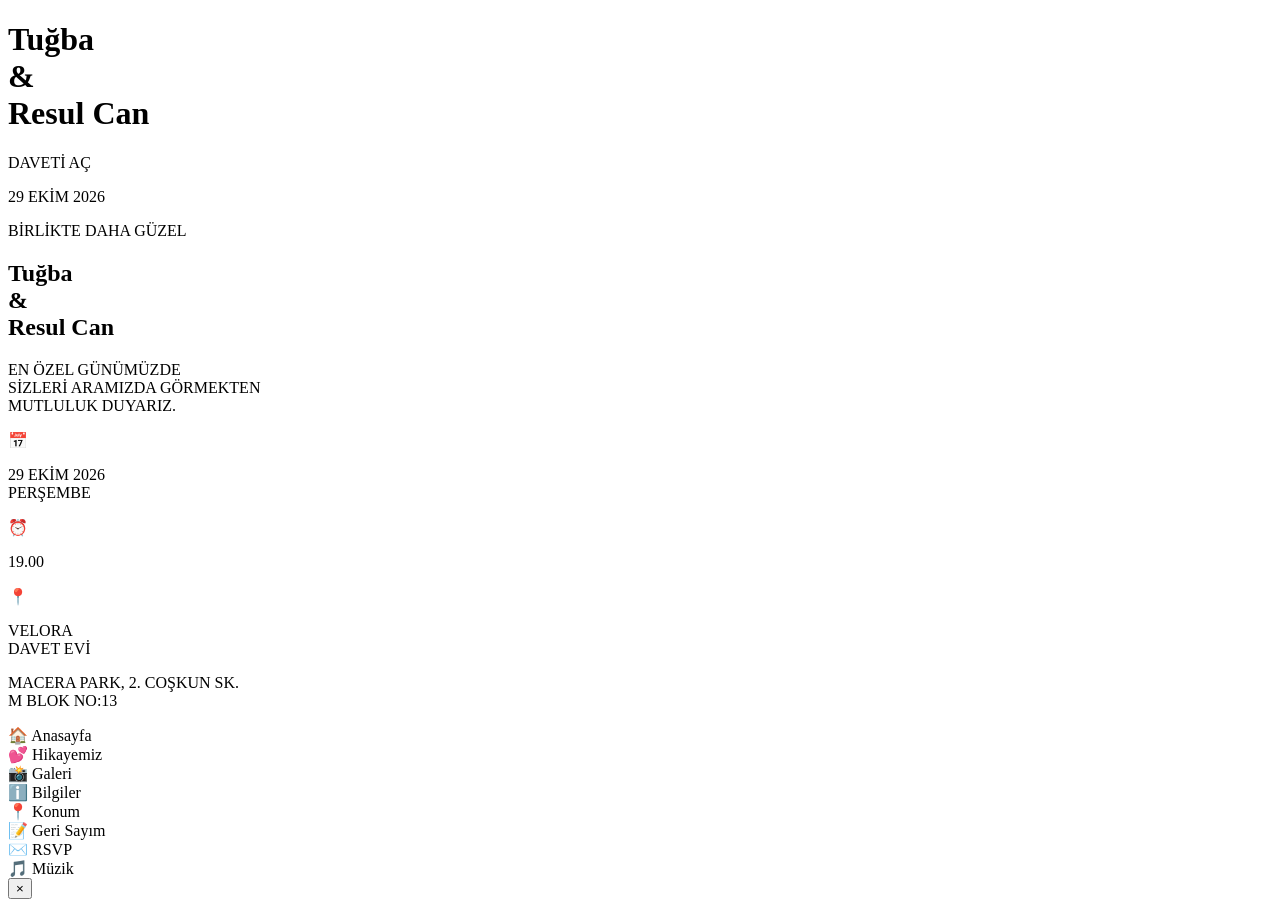
==== index.html @ aaaf82ce "Add main HTML template with invitation card and navigation" ====
<!DOCTYPE html>
<html lang="tr">
<head>
    <meta charset="UTF-8">
    <meta name="viewport" content="width=device-width, initial-scale=1.0">
    <title>Tuğba & Resul Can - Düğün Davetiyesi</title>
    <link rel="stylesheet" href="styles.css">
</head>
<body>
    <!-- Main Invitation Card -->
    <div class="container">
        <div class="invitation-card">
            <!-- Left Side - Sealed Envelope -->
            <div class="envelope-side">
                <div class="envelope">
                    <div class="envelope-pattern"></div>
                    <h1 class="couple-names">Tuğba<br>& <br>Resul Can</h1>
                    <div class="seal" onclick="openInvitation()">
                        <div class="seal-circle"></div>
                        <p class="seal-text">DAVETİ AÇ</p>
                    </div>
                    <p class="date-bottom">29 EKİM 2026</p>
                </div>
            </div>

            <!-- Right Side - Invitation Details -->
            <div class="details-side">
                <div class="details-content">
                    <p class="subtitle">BİRLİKTE DAHA GÜZEL</p>
                    <h2 class="title">Tuğba<br>& <br>Resul Can</h2>
                    <p class="description">EN ÖZEL GÜNÜMÜZDE<br>SİZLERİ ARAMIZDA GÖRMEKTEN<br>MUTLULUK DUYARIZ.</p>
                    
                    <div class="event-details">
                        <div class="detail-item">
                            <span class="icon">📅</span>
                            <p>29 EKİM 2026<br>PERŞEMBE</p>
                        </div>
                        <div class="detail-item">
                            <span class="icon">⏰</span>
                            <p>19.00</p>
                        </div>
                        <div class="detail-item">
                            <span class="icon">📍</span>
                            <p>VELORA<br>DAVET EVİ</p>
                        </div>
                    </div>

                    <p class="location">MACERA PARK, 2. COŞKUN SK.<br>M BLOK NO:13</p>
                </div>
            </div>
        </div>
    </div>

    <!-- Side Menu Navigation -->
    <div class="menu-sidebar">
        <nav class="menu-nav">
            <div class="menu-item" onclick="showPage('anasayfa')">
                <span class="menu-icon">🏠</span>
                <span class="menu-label">Anasayfa</span>
            </div>
            <div class="menu-item" onclick="showPage('hikayemiz')">
                <span class="menu-icon">💕</span>
                <span class="menu-label">Hikayemiz</span>
            </div>
            <div class="menu-item" onclick="showPage('galeri')">
                <span class="menu-icon">📸</span>
                <span class="menu-label">Galeri</span>
            </div>
            <div class="menu-item" onclick="showPage('bilgiler')">
                <span class="menu-icon">ℹ️</span>
                <span class="menu-label">Bilgiler</span>
            </div>
            <div class="menu-item" onclick="showPage('konum')">
                <span class="menu-icon">📍</span>
                <span class="menu-label">Konum</span>
            </div>
            <div class="menu-item" onclick="showPage('gunumuz')">
                <span class="menu-icon">📝</span>
                <span class="menu-label">Geri Sayım</span>
            </div>
            <div class="menu-item" onclick="showPage('rsvp')">
                <span class="menu-icon">✉️</span>
                <span class="menu-label">RSVP</span>
            </div>
            <div class="menu-item" onclick="showPage('muzik')">
                <span class="menu-icon">🎵</span>
                <span class="menu-label">Müzik</span>
            </div>
        </nav>
    </div>

    <!-- Page Content Modal -->
    <div id="pageModal" class="modal">
        <div class="modal-content">
            <button class="close-btn" onclick="closePage()">&times;</button>
            <div id="pageContent"></div>
        </div>
    </div>

    <script src="script.js"></script>
</body>
</html>
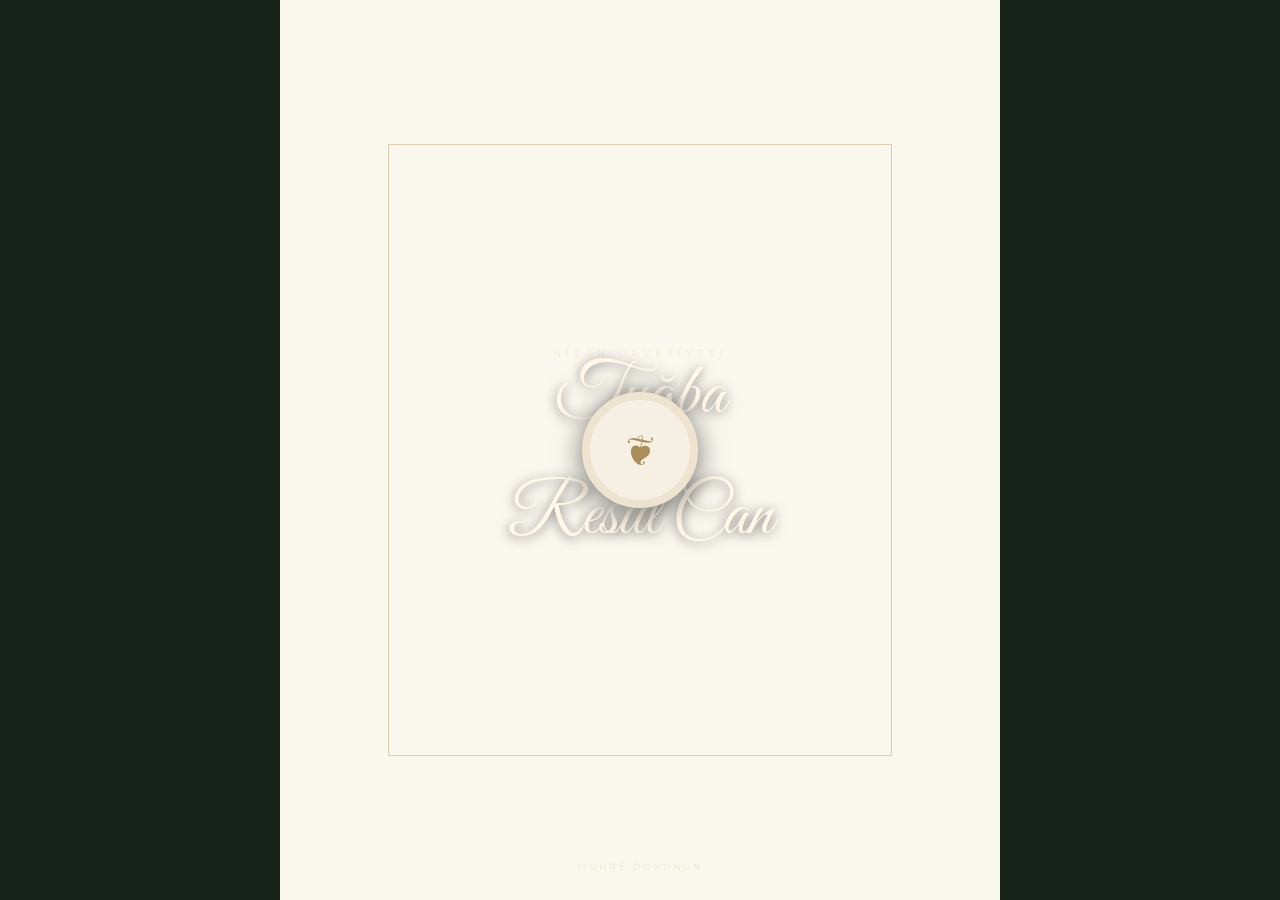
==== commit afcb79e1: "Redesign invitation with two-panel seal opening animation" ====
--- a/index.html
+++ b/index.html
@@ -1,102 +1 @@
-<!DOCTYPE html>
-<html lang="tr">
-<head>
-    <meta charset="UTF-8">
-    <meta name="viewport" content="width=device-width, initial-scale=1.0">
-    <title>Tuğba & Resul Can - Düğün Davetiyesi</title>
-    <link rel="stylesheet" href="styles.css">
-</head>
-<body>
-    <!-- Main Invitation Card -->
-    <div class="container">
-        <div class="invitation-card">
-            <!-- Left Side - Sealed Envelope -->
-            <div class="envelope-side">
-                <div class="envelope">
-                    <div class="envelope-pattern"></div>
-                    <h1 class="couple-names">Tuğba<br>& <br>Resul Can</h1>
-                    <div class="seal" onclick="openInvitation()">
-                        <div class="seal-circle"></div>
-                        <p class="seal-text">DAVETİ AÇ</p>
-                    </div>
-                    <p class="date-bottom">29 EKİM 2026</p>
-                </div>
-            </div>
-
-            <!-- Right Side - Invitation Details -->
-            <div class="details-side">
-                <div class="details-content">
-                    <p class="subtitle">BİRLİKTE DAHA GÜZEL</p>
-                    <h2 class="title">Tuğba<br>& <br>Resul Can</h2>
-                    <p class="description">EN ÖZEL GÜNÜMÜZDE<br>SİZLERİ ARAMIZDA GÖRMEKTEN<br>MUTLULUK DUYARIZ.</p>
-                    
-                    <div class="event-details">
-                        <div class="detail-item">
-                            <span class="icon">📅</span>
-                            <p>29 EKİM 2026<br>PERŞEMBE</p>
-                        </div>
-                        <div class="detail-item">
-                            <span class="icon">⏰</span>
-                            <p>19.00</p>
-                        </div>
-                        <div class="detail-item">
-                            <span class="icon">📍</span>
-                            <p>VELORA<br>DAVET EVİ</p>
-                        </div>
-                    </div>
-
-                    <p class="location">MACERA PARK, 2. COŞKUN SK.<br>M BLOK NO:13</p>
-                </div>
-            </div>
-        </div>
-    </div>
-
-    <!-- Side Menu Navigation -->
-    <div class="menu-sidebar">
-        <nav class="menu-nav">
-            <div class="menu-item" onclick="showPage('anasayfa')">
-                <span class="menu-icon">🏠</span>
-                <span class="menu-label">Anasayfa</span>
-            </div>
-            <div class="menu-item" onclick="showPage('hikayemiz')">
-                <span class="menu-icon">💕</span>
-                <span class="menu-label">Hikayemiz</span>
-            </div>
-            <div class="menu-item" onclick="showPage('galeri')">
-                <span class="menu-icon">📸</span>
-                <span class="menu-label">Galeri</span>
-            </div>
-            <div class="menu-item" onclick="showPage('bilgiler')">
-                <span class="menu-icon">ℹ️</span>
-                <span class="menu-label">Bilgiler</span>
-            </div>
-            <div class="menu-item" onclick="showPage('konum')">
-                <span class="menu-icon">📍</span>
-                <span class="menu-label">Konum</span>
-            </div>
-            <div class="menu-item" onclick="showPage('gunumuz')">
-                <span class="menu-icon">📝</span>
-                <span class="menu-label">Geri Sayım</span>
-            </div>
-            <div class="menu-item" onclick="showPage('rsvp')">
-                <span class="menu-icon">✉️</span>
-                <span class="menu-label">RSVP</span>
-            </div>
-            <div class="menu-item" onclick="showPage('muzik')">
-                <span class="menu-icon">🎵</span>
-                <span class="menu-label">Müzik</span>
-            </div>
-        </nav>
-    </div>
-
-    <!-- Page Content Modal -->
-    <div id="pageModal" class="modal">
-        <div class="modal-content">
-            <button class="close-btn" onclick="closePage()">&times;</button>
-            <div id="pageContent"></div>
-        </div>
-    </div>
-
-    <script src="script.js"></script>
-</body>
-</html>+<!doctype html><html lang="tr"><head><meta charset="utf-8"><meta name="viewport" content="width=device-width,initial-scale=1"><title>Tuğba & Resul Can | Nişan</title><link rel="preconnect" href="https://fonts.googleapis.com"><link rel="preconnect" href="https://fonts.gstatic.com" crossorigin><link href="https://fonts.googleapis.com/css2?family=Cormorant+Garamond:wght@400;500;600&family=Great+Vibes&family=Montserrat:wght@300;400;500&display=swap" rel="stylesheet"><style>:root{--gold:#b79b68;--ink:#564d41}*{box-sizing:border-box}html,body{margin:0;height:100%;overflow:hidden}body{background:#17231b;font-family:'Cormorant Garamond',serif;color:var(--ink)}.book{height:100vh;max-width:720px;margin:auto;position:relative;overflow:hidden;background:#faf7ef}.cover{position:absolute;inset:0;z-index:5;display:flex;align-items:center;justify-content:center;perspective:1600px}.leaf{position:absolute;top:0;bottom:0;width:50%;background:url('kapak.jpg') center/cover no-repeat;transition:transform 1.5s cubic-bezier(.77,0,.18,1),filter 1.5s;z-index:3}.left{left:0;transform-origin:left center}.right{right:0;transform-origin:right center;background-position:right center}.opened .left{transform:rotateY(-105deg);filter:brightness(.82)}.opened .right{transform:rotateY(105deg);filter:brightness(.82)}.frame{position:relative;z-index:4;width:70%;height:68%;border:1px solid #decda8;display:flex;align-items:center;justify-content:center;flex-direction:column;text-align:center}.small{font:10px Montserrat;letter-spacing:5px;color:#f5ead3}.cover-name{font:72px 'Great Vibes';line-height:1;color:#fff7e8;text-shadow:0 2px 12px #0008}.amp{color:#dfc38c;font-size:27px;margin:8px}.seal{position:absolute;z-index:8;left:50%;top:50%;transform:translate(-50%,-50%);width:116px;height:116px;border-radius:50%;background:#f6f0e4;border:8px solid #eee3ce;box-shadow:0 5px 28px #0008;display:flex;align-items:center;justify-content:center;cursor:pointer;transition:transform .35s}.seal:hover{transform:translate(-50%,-50%) scale(1.05)}.seal:after{content:'❦';width:68px;height:68px;border-radius:50%;background:#f6f0e4;display:flex;align-items:center;justify-content:center;color:#aa8d58;font-size:40px}.hint{position:absolute;z-index:9;bottom:28px;color:#eee4d0;font:9px Montserrat;letter-spacing:3px}.content{position:absolute;inset:0;overflow:auto;opacity:0;transition:opacity .9s 1.1s;background:#faf7ef url('ic-zemin.jpg') center/cover}.opened~.content{opacity:1}.panel{min-height:100%;display:flex;align-items:center;justify-content:center;padding:45px 18px}.card{width:min(100%,560px);padding:42px 24px;background:#fffdf9e9;border:1px solid #cfbd98;text-align:center;box-shadow:0 15px 45px #705c3918}.orn{font-size:35px;color:var(--gold)}.label{font:10px Montserrat;letter-spacing:4px;text-transform:uppercase;color:#99805a}.script{font:68px 'Great Vibes';line-height:1;color:#8f7447}.rule{width:85px;border-top:1px solid var(--gold);margin:22px auto}.msg{font-size:21px;line-height:1.5}.date{font-size:22px;letter-spacing:2px;margin-top:18px}.time{font-size:19px}.info{display:grid;grid-template-columns:1fr 1fr;gap:10px;margin-top:25px}.box{border:1px solid #d8c9ad;padding:18px 8px}.box strong{display:block;color:#8f7447;font-size:25px;font-weight:500;margin:6px 0}.count{display:grid;grid-template-columns:repeat(4,1fr);gap:6px;margin-top:22px}.count div{border:1px solid #d8c9ad;padding:10px 2px}.count b{display:block;color:#8f7447;font-size:22px}.count span{font:8px Montserrat;letter-spacing:1px;text-transform:uppercase}.map{display:inline-block;margin-top:20px;padding:12px 20px;border:1px solid var(--gold);color:#765d37;text-decoration:none;font:10px Montserrat;letter-spacing:2px}@media(max-width:600px){.cover-name{font-size:59px}.frame{height:66%}.script{font-size:58px}.card{padding:34px 17px}}</style></head><body><div class="book"><div class="cover" id="cover"><div class="leaf left"></div><div class="leaf right"></div><div class="frame"><div class="small">NİŞAN DAVETİYESİ</div><div class="cover-name">Tuğba</div><div class="amp">&amp;</div><div class="cover-name">Resul Can</div></div><div class="seal" id="seal" aria-label="Daveti aç"></div><div class="hint">MÜHRE DOKUNUN</div></div><main class="content"><section class="panel"><div class="card"><div class="orn">❦</div><div class="label">Birlikte kutlamak dileğiyle</div><div class="script">Tuğba</div><div class="amp">&amp;</div><div class="script">Resul Can</div><div class="rule"></div><div class="msg">Hayatımızın en güzel başlangıçlarından birini sizlerle paylaşmak ve bu özel günümüzde yanımızda olduğunuzu hissetmek isteriz.</div><div class="date">29 Ekim 2026 · Perşembe</div><div class="time">Saat 19.00</div><div class="info"><div class="box"><div class="label">Mekân</div><strong>Velora Davet Evi</strong><span>Macera Park</span></div><div class="box"><div class="label">Adres</div><strong>M Blok No:13</strong><span>2. Coşkun Sk.</span></div></div><div class="count" id="count"><div><b>--</b><span>Gün</span></div><div><b>--</b><span>Saat</span></div><div><b>--</b><span>Dakika</span></div><div><b>--</b><span>Saniye</span></div></div><a class="map" target="_blank" href="https://www.google.com/maps/search/?api=1&query=Velora+Davet+Evi+Macera+Park+2+Coskun+Sk+M+Blok+No+13">YOL TARİFİ AL</a><div class="rule"></div><div class="msg">Sizleri aramızda görmekten mutluluk duyarız.</div></div></section></main></div><script>const cover=document.getElementById('cover');document.getElementById('seal').onclick=()=>cover.classList.add('opened');const target=new Date('2026-10-29T19:00:00+03:00').getTime();function tick(){let s=Math.max(0,Math.floor((target-Date.now())/1000)),v=[Math.floor(s/86400),Math.floor(s%86400/3600),Math.floor(s%3600/60),s%60];document.querySelectorAll('#count b').forEach((e,i)=>e.textContent=String(v[i]).padStart(2,'0'))}tick();setInterval(tick,1000)</script></body></html>
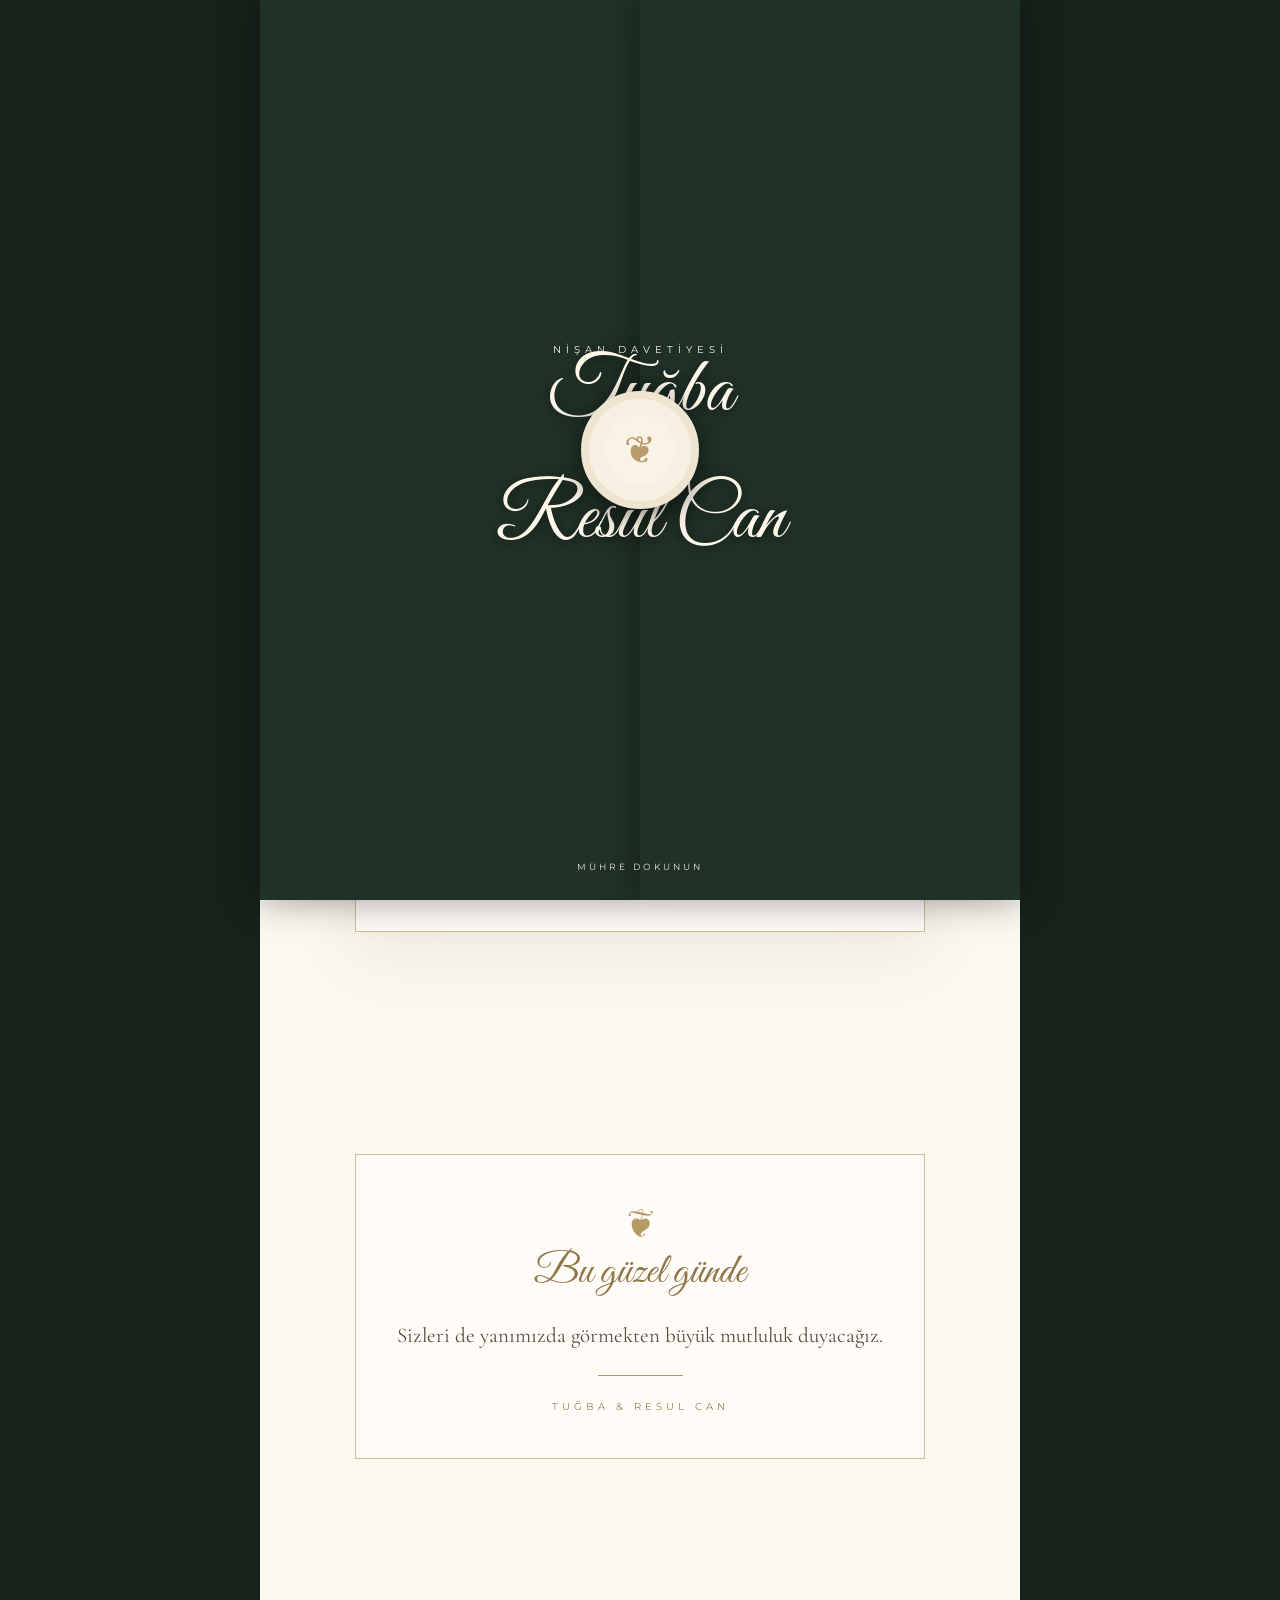
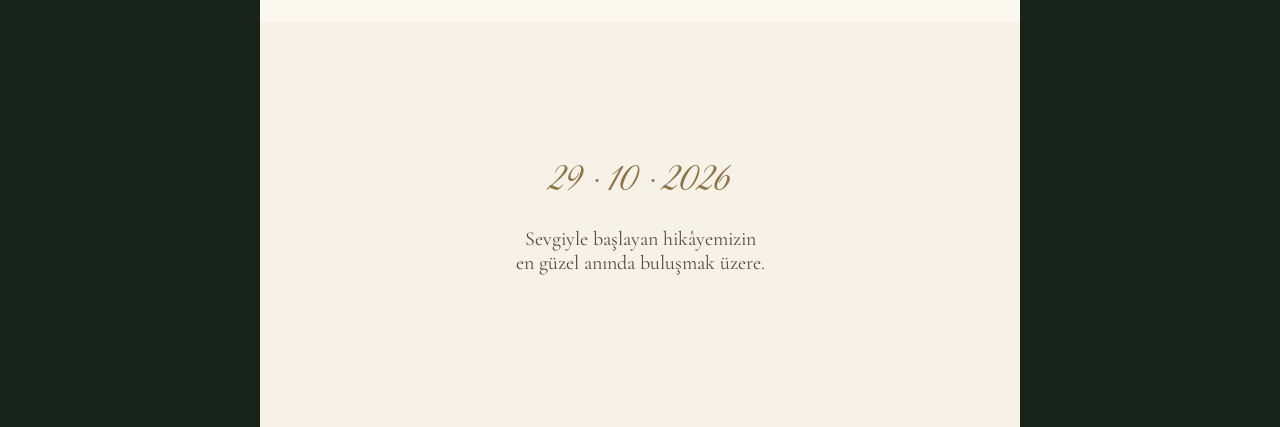
==== commit 9d68ea88: "Completely redesign invitation: split-door opening, seal interaction, scrollable invitation" ====
--- a/index.html
+++ b/index.html
@@ -1 +1 @@
-<!doctype html><html lang="tr"><head><meta charset="utf-8"><meta name="viewport" content="width=device-width,initial-scale=1"><title>Tuğba & Resul Can | Nişan</title><link rel="preconnect" href="https://fonts.googleapis.com"><link rel="preconnect" href="https://fonts.gstatic.com" crossorigin><link href="https://fonts.googleapis.com/css2?family=Cormorant+Garamond:wght@400;500;600&family=Great+Vibes&family=Montserrat:wght@300;400;500&display=swap" rel="stylesheet"><style>:root{--gold:#b79b68;--ink:#564d41}*{box-sizing:border-box}html,body{margin:0;height:100%;overflow:hidden}body{background:#17231b;font-family:'Cormorant Garamond',serif;color:var(--ink)}.book{height:100vh;max-width:720px;margin:auto;position:relative;overflow:hidden;background:#faf7ef}.cover{position:absolute;inset:0;z-index:5;display:flex;align-items:center;justify-content:center;perspective:1600px}.leaf{position:absolute;top:0;bottom:0;width:50%;background:url('kapak.jpg') center/cover no-repeat;transition:transform 1.5s cubic-bezier(.77,0,.18,1),filter 1.5s;z-index:3}.left{left:0;transform-origin:left center}.right{right:0;transform-origin:right center;background-position:right center}.opened .left{transform:rotateY(-105deg);filter:brightness(.82)}.opened .right{transform:rotateY(105deg);filter:brightness(.82)}.frame{position:relative;z-index:4;width:70%;height:68%;border:1px solid #decda8;display:flex;align-items:center;justify-content:center;flex-direction:column;text-align:center}.small{font:10px Montserrat;letter-spacing:5px;color:#f5ead3}.cover-name{font:72px 'Great Vibes';line-height:1;color:#fff7e8;text-shadow:0 2px 12px #0008}.amp{color:#dfc38c;font-size:27px;margin:8px}.seal{position:absolute;z-index:8;left:50%;top:50%;transform:translate(-50%,-50%);width:116px;height:116px;border-radius:50%;background:#f6f0e4;border:8px solid #eee3ce;box-shadow:0 5px 28px #0008;display:flex;align-items:center;justify-content:center;cursor:pointer;transition:transform .35s}.seal:hover{transform:translate(-50%,-50%) scale(1.05)}.seal:after{content:'❦';width:68px;height:68px;border-radius:50%;background:#f6f0e4;display:flex;align-items:center;justify-content:center;color:#aa8d58;font-size:40px}.hint{position:absolute;z-index:9;bottom:28px;color:#eee4d0;font:9px Montserrat;letter-spacing:3px}.content{position:absolute;inset:0;overflow:auto;opacity:0;transition:opacity .9s 1.1s;background:#faf7ef url('ic-zemin.jpg') center/cover}.opened~.content{opacity:1}.panel{min-height:100%;display:flex;align-items:center;justify-content:center;padding:45px 18px}.card{width:min(100%,560px);padding:42px 24px;background:#fffdf9e9;border:1px solid #cfbd98;text-align:center;box-shadow:0 15px 45px #705c3918}.orn{font-size:35px;color:var(--gold)}.label{font:10px Montserrat;letter-spacing:4px;text-transform:uppercase;color:#99805a}.script{font:68px 'Great Vibes';line-height:1;color:#8f7447}.rule{width:85px;border-top:1px solid var(--gold);margin:22px auto}.msg{font-size:21px;line-height:1.5}.date{font-size:22px;letter-spacing:2px;margin-top:18px}.time{font-size:19px}.info{display:grid;grid-template-columns:1fr 1fr;gap:10px;margin-top:25px}.box{border:1px solid #d8c9ad;padding:18px 8px}.box strong{display:block;color:#8f7447;font-size:25px;font-weight:500;margin:6px 0}.count{display:grid;grid-template-columns:repeat(4,1fr);gap:6px;margin-top:22px}.count div{border:1px solid #d8c9ad;padding:10px 2px}.count b{display:block;color:#8f7447;font-size:22px}.count span{font:8px Montserrat;letter-spacing:1px;text-transform:uppercase}.map{display:inline-block;margin-top:20px;padding:12px 20px;border:1px solid var(--gold);color:#765d37;text-decoration:none;font:10px Montserrat;letter-spacing:2px}@media(max-width:600px){.cover-name{font-size:59px}.frame{height:66%}.script{font-size:58px}.card{padding:34px 17px}}</style></head><body><div class="book"><div class="cover" id="cover"><div class="leaf left"></div><div class="leaf right"></div><div class="frame"><div class="small">NİŞAN DAVETİYESİ</div><div class="cover-name">Tuğba</div><div class="amp">&amp;</div><div class="cover-name">Resul Can</div></div><div class="seal" id="seal" aria-label="Daveti aç"></div><div class="hint">MÜHRE DOKUNUN</div></div><main class="content"><section class="panel"><div class="card"><div class="orn">❦</div><div class="label">Birlikte kutlamak dileğiyle</div><div class="script">Tuğba</div><div class="amp">&amp;</div><div class="script">Resul Can</div><div class="rule"></div><div class="msg">Hayatımızın en güzel başlangıçlarından birini sizlerle paylaşmak ve bu özel günümüzde yanımızda olduğunuzu hissetmek isteriz.</div><div class="date">29 Ekim 2026 · Perşembe</div><div class="time">Saat 19.00</div><div class="info"><div class="box"><div class="label">Mekân</div><strong>Velora Davet Evi</strong><span>Macera Park</span></div><div class="box"><div class="label">Adres</div><strong>M Blok No:13</strong><span>2. Coşkun Sk.</span></div></div><div class="count" id="count"><div><b>--</b><span>Gün</span></div><div><b>--</b><span>Saat</span></div><div><b>--</b><span>Dakika</span></div><div><b>--</b><span>Saniye</span></div></div><a class="map" target="_blank" href="https://www.google.com/maps/search/?api=1&query=Velora+Davet+Evi+Macera+Park+2+Coskun+Sk+M+Blok+No+13">YOL TARİFİ AL</a><div class="rule"></div><div class="msg">Sizleri aramızda görmekten mutluluk duyarız.</div></div></section></main></div><script>const cover=document.getElementById('cover');document.getElementById('seal').onclick=()=>cover.classList.add('opened');const target=new Date('2026-10-29T19:00:00+03:00').getTime();function tick(){let s=Math.max(0,Math.floor((target-Date.now())/1000)),v=[Math.floor(s/86400),Math.floor(s%86400/3600),Math.floor(s%3600/60),s%60];document.querySelectorAll('#count b').forEach((e,i)=>e.textContent=String(v[i]).padStart(2,'0'))}tick();setInterval(tick,1000)</script></body></html>+<!doctype html><html lang="tr"><head><meta charset="utf-8"><meta name="viewport" content="width=device-width,initial-scale=1"><title>Tuğba & Resul Can | Nişan Davetiyesi</title><link rel="preconnect" href="https://fonts.googleapis.com"><link rel="preconnect" href="https://fonts.gstatic.com" crossorigin><link href="https://fonts.googleapis.com/css2?family=Cormorant+Garamond:wght@400;500;600&family=Great+Vibes&family=Montserrat:wght@300;400;500&display=swap" rel="stylesheet"><style>:root{--gold:#b69a66;--cream:#fbf8f0;--ink:#554b3e}*{box-sizing:border-box}html{scroll-behavior:smooth}body{margin:0;background:#17221b;color:var(--ink);font-family:'Cormorant Garamond',serif}.stage{width:min(100%,760px);margin:auto;background:var(--cream);min-height:100vh;overflow:hidden;position:relative}.door{height:100vh;min-height:650px;position:fixed;inset:0;z-index:20;width:min(100%,760px);margin:auto;perspective:1800px}.leaf{position:absolute;top:0;width:50%;height:100%;background:#203127 url('kapak.jpg') center/cover no-repeat;box-shadow:0 0 35px #0006;transition:transform 1.65s cubic-bezier(.77,0,.18,1);will-change:transform}.left{left:0;transform-origin:left center}.right{right:0;background-position:right center;transform-origin:right center}.opened .left{transform:rotateY(-110deg)}.opened .right{transform:rotateY(110deg)}.cover-title{position:absolute;inset:0;z-index:2;display:flex;flex-direction:column;align-items:center;justify-content:center;text-align:center;color:#fff7e9;pointer-events:none;text-shadow:0 2px 14px #0008}.eyebrow{font:10px Montserrat;letter-spacing:5px}.cover-title .script{font:78px 'Great Vibes';line-height:.95}.amp{font:28px 'Cormorant Garamond';color:#e0c58f;margin:9px}.seal{position:absolute;z-index:5;left:50%;top:50%;transform:translate(-50%,-50%);width:118px;height:118px;border-radius:50%;background:#f6f0e3;border:8px solid #eee4d0;box-shadow:0 6px 28px #0008;cursor:pointer;display:grid;place-items:center;transition:transform .25s,opacity .25s}.seal:hover{transform:translate(-50%,-50%) scale(1.05)}.seal:before{content:'❦';width:70px;height:70px;border-radius:50%;background:#f8f2e7;color:#b79b68;display:grid;place-items:center;font-size:38px}.opened .seal{opacity:0;pointer-events:none}.tap{position:absolute;z-index:5;bottom:28px;left:0;right:0;text-align:center;color:#eee5d4;font:9px Montserrat;letter-spacing:3px;pointer-events:none}.invite{background:#fbf8f0 url('ic-zemin.jpg') center top/cover fixed}.hero{min-height:100vh;display:flex;align-items:center;justify-content:center;padding:60px 18px}.card{width:min(100%,570px);padding:48px 28px;text-align:center;background:#fffdf9eb;border:1px solid #cfbd98;box-shadow:0 20px 60px #65533718}.orn{color:var(--gold);font-size:38px}.label{font:10px Montserrat;letter-spacing:4px;text-transform:uppercase;color:#9a8057}.names{font:70px 'Great Vibes';color:#907547;line-height:.98}.rule{width:85px;border-top:1px solid var(--gold);margin:24px auto}.message{font-size:21px;line-height:1.5}.date{font-size:23px;letter-spacing:2px;margin-top:22px}.time{font-size:19px}.details{display:grid;grid-template-columns:1fr 1fr;gap:10px;margin-top:28px}.detail{border:1px solid #d8c9ad;padding:19px 9px;background:#fffdf9b8}.detail strong{display:block;color:#907547;font-size:26px;font-weight:500;margin:7px 0}.count{display:grid;grid-template-columns:repeat(4,1fr);gap:6px;margin:25px 0 5px}.count div{border:1px solid #d8c9ad;padding:11px 2px}.count b{display:block;color:#907547;font-size:23px}.count span{font:8px Montserrat;letter-spacing:1px;text-transform:uppercase}.btn{display:inline-block;margin-top:20px;padding:13px 22px;border:1px solid var(--gold);color:#765e3b;text-decoration:none;font:10px Montserrat;letter-spacing:2px}.section{min-height:70vh;display:flex;align-items:center;justify-content:center;padding:70px 18px;background:#fbf8f0 url('ic-zemin.jpg') center/cover}.section-card{width:min(100%,570px);text-align:center;padding:45px 25px;border:1px solid #cfbd98;background:#fffdf9e8}.section-title{font:42px 'Great Vibes';color:#907547}.footer{min-height:45vh;display:grid;place-items:center;text-align:center;padding:50px;font-size:20px;background:#f7f2e8 url('ic-zemin.jpg') center/cover}.open .door{display:none}@media(max-width:600px){.cover-title .script{font-size:62px}.names{font-size:58px}.card{padding:38px 17px}.details{grid-template-columns:1fr}.door{min-height:620px}}</style></head><body><div class="stage"><div class="door" id="door"><div class="leaf left"></div><div class="leaf right"></div><div class="cover-title"><div class="eyebrow">NİŞAN DAVETİYESİ</div><div class="script">Tuğba</div><div class="amp">&amp;</div><div class="script">Resul Can</div></div><button class="seal" id="seal" aria-label="Daveti aç"></button><div class="tap">MÜHRE DOKUNUN</div></div><main class="invite"><section class="hero"><div class="card"><div class="orn">❦</div><div class="label">Birlikte kutlamak dileğiyle</div><div class="names">Tuğba</div><div class="amp">&amp;</div><div class="names">Resul Can</div><div class="rule"></div><div class="message">Hayatımızın en güzel başlangıçlarından birini sizlerle paylaşmak ve bu özel günümüzde yanımızda olduğunuzu hissetmek isteriz.</div><div class="date">29 Ekim 2026 · Perşembe</div><div class="time">Saat 19.00</div><div class="details"><div class="detail"><div class="label">Mekân</div><strong>Velora Davet Evi</strong><span>Macera Park</span></div><div class="detail"><div class="label">Adres</div><strong>M Blok No:13</strong><span>2. Coşkun Sk.</span></div></div><div class="count" id="count"><div><b>--</b><span>Gün</span></div><div><b>--</b><span>Saat</span></div><div><b>--</b><span>Dakika</span></div><div><b>--</b><span>Saniye</span></div></div><a class="btn" target="_blank" href="https://www.google.com/maps/search/?api=1&query=Velora+Davet+Evi+Macera+Park+2+Coskun+Sk+M+Blok+No+13">YOL TARİFİ AL</a></div></section><section class="section"><div class="section-card"><div class="orn">❦</div><div class="section-title">Bu güzel günde</div><p class="message">Sizleri de yanımızda görmekten büyük mutluluk duyacağız.</p><div class="rule"></div><div class="label">Tuğba &amp; Resul Can</div></div></section><footer class="footer"><div><div class="section-title">29 · 10 · 2026</div><p>Sevgiyle başlayan hikâyemizin<br>en güzel anında buluşmak üzere.</p></div></footer></main></div><script>const door=document.getElementById('door');document.getElementById('seal').onclick=()=>{door.classList.add('opened');setTimeout(()=>door.classList.add('open'),1700)};const target=new Date('2026-10-29T19:00:00+03:00').getTime();function tick(){let s=Math.max(0,Math.floor((target-Date.now())/1000)),v=[Math.floor(s/86400),Math.floor(s%86400/3600),Math.floor(s%3600/60),s%60];document.querySelectorAll('#count b').forEach((e,i)=>e.textContent=String(v[i]).padStart(2,'0'))}tick();setInterval(tick,1000)</script></body></html>
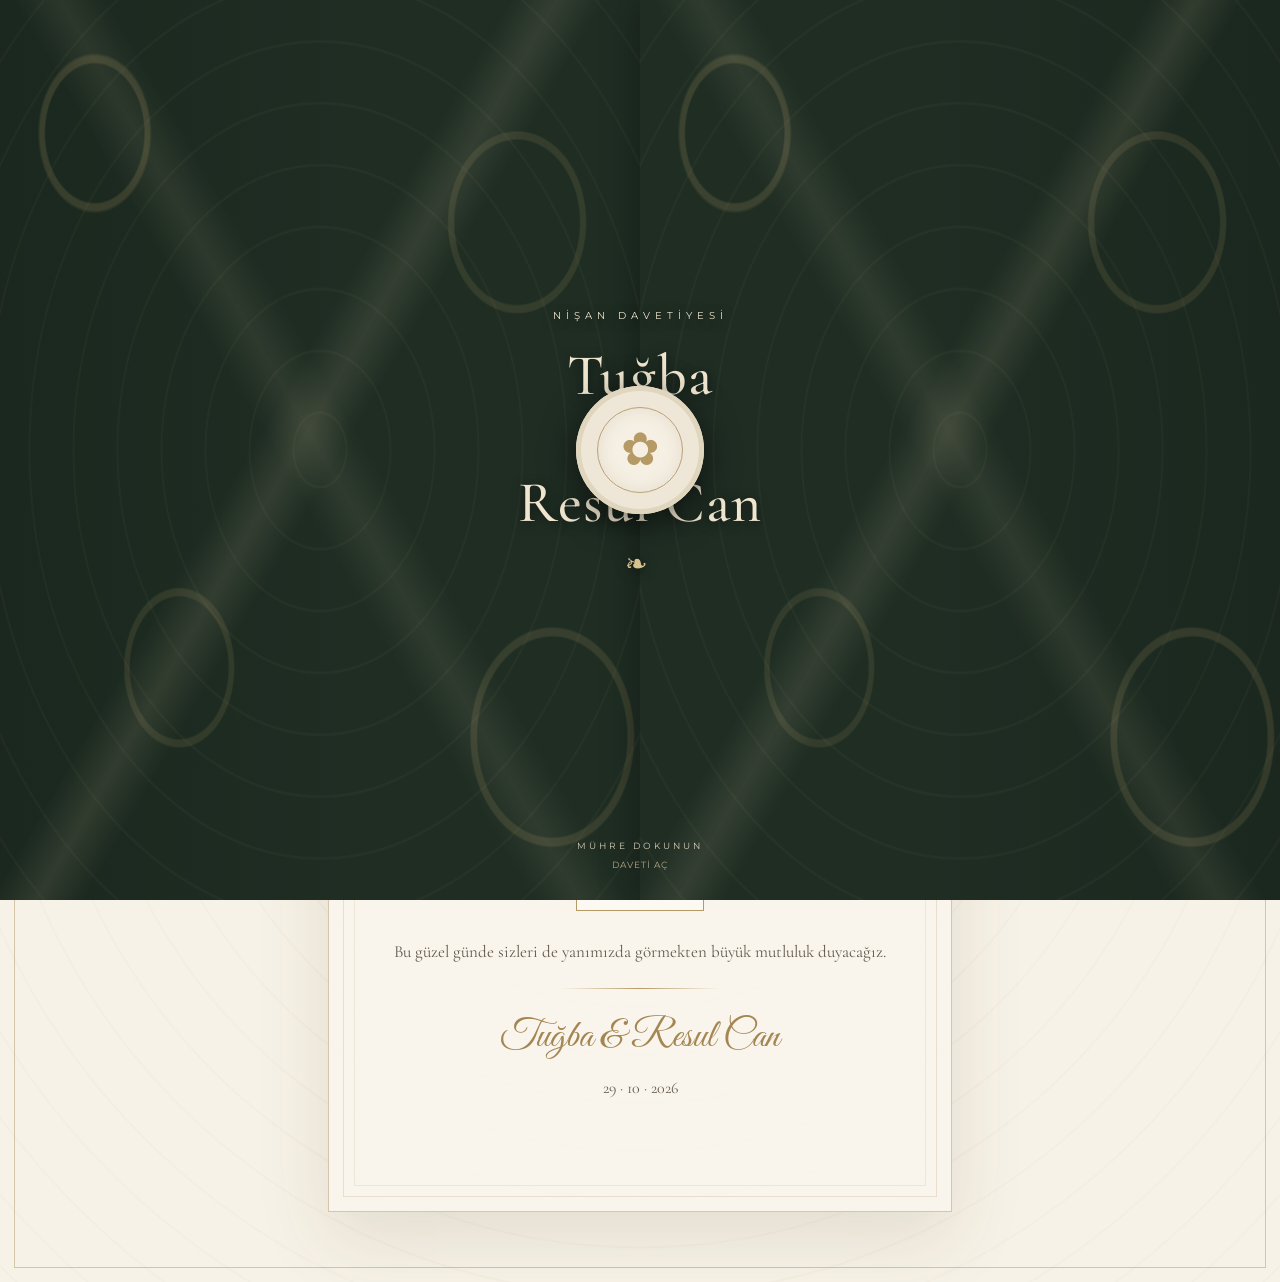
==== commit 02a46567: "Rebuild invitation from scratch to match the reference design" ====
--- a/index.html
+++ b/index.html
@@ -1 +1,35 @@
-<!doctype html><html lang="tr"><head><meta charset="utf-8"><meta name="viewport" content="width=device-width,initial-scale=1"><title>Tuğba & Resul Can | Nişan Davetiyesi</title><link rel="preconnect" href="https://fonts.googleapis.com"><link rel="preconnect" href="https://fonts.gstatic.com" crossorigin><link href="https://fonts.googleapis.com/css2?family=Cormorant+Garamond:wght@400;500;600&family=Great+Vibes&family=Montserrat:wght@300;400;500&display=swap" rel="stylesheet"><style>:root{--gold:#b69a66;--cream:#fbf8f0;--ink:#554b3e}*{box-sizing:border-box}html{scroll-behavior:smooth}body{margin:0;background:#17221b;color:var(--ink);font-family:'Cormorant Garamond',serif}.stage{width:min(100%,760px);margin:auto;background:var(--cream);min-height:100vh;overflow:hidden;position:relative}.door{height:100vh;min-height:650px;position:fixed;inset:0;z-index:20;width:min(100%,760px);margin:auto;perspective:1800px}.leaf{position:absolute;top:0;width:50%;height:100%;background:#203127 url('kapak.jpg') center/cover no-repeat;box-shadow:0 0 35px #0006;transition:transform 1.65s cubic-bezier(.77,0,.18,1);will-change:transform}.left{left:0;transform-origin:left center}.right{right:0;background-position:right center;transform-origin:right center}.opened .left{transform:rotateY(-110deg)}.opened .right{transform:rotateY(110deg)}.cover-title{position:absolute;inset:0;z-index:2;display:flex;flex-direction:column;align-items:center;justify-content:center;text-align:center;color:#fff7e9;pointer-events:none;text-shadow:0 2px 14px #0008}.eyebrow{font:10px Montserrat;letter-spacing:5px}.cover-title .script{font:78px 'Great Vibes';line-height:.95}.amp{font:28px 'Cormorant Garamond';color:#e0c58f;margin:9px}.seal{position:absolute;z-index:5;left:50%;top:50%;transform:translate(-50%,-50%);width:118px;height:118px;border-radius:50%;background:#f6f0e3;border:8px solid #eee4d0;box-shadow:0 6px 28px #0008;cursor:pointer;display:grid;place-items:center;transition:transform .25s,opacity .25s}.seal:hover{transform:translate(-50%,-50%) scale(1.05)}.seal:before{content:'❦';width:70px;height:70px;border-radius:50%;background:#f8f2e7;color:#b79b68;display:grid;place-items:center;font-size:38px}.opened .seal{opacity:0;pointer-events:none}.tap{position:absolute;z-index:5;bottom:28px;left:0;right:0;text-align:center;color:#eee5d4;font:9px Montserrat;letter-spacing:3px;pointer-events:none}.invite{background:#fbf8f0 url('ic-zemin.jpg') center top/cover fixed}.hero{min-height:100vh;display:flex;align-items:center;justify-content:center;padding:60px 18px}.card{width:min(100%,570px);padding:48px 28px;text-align:center;background:#fffdf9eb;border:1px solid #cfbd98;box-shadow:0 20px 60px #65533718}.orn{color:var(--gold);font-size:38px}.label{font:10px Montserrat;letter-spacing:4px;text-transform:uppercase;color:#9a8057}.names{font:70px 'Great Vibes';color:#907547;line-height:.98}.rule{width:85px;border-top:1px solid var(--gold);margin:24px auto}.message{font-size:21px;line-height:1.5}.date{font-size:23px;letter-spacing:2px;margin-top:22px}.time{font-size:19px}.details{display:grid;grid-template-columns:1fr 1fr;gap:10px;margin-top:28px}.detail{border:1px solid #d8c9ad;padding:19px 9px;background:#fffdf9b8}.detail strong{display:block;color:#907547;font-size:26px;font-weight:500;margin:7px 0}.count{display:grid;grid-template-columns:repeat(4,1fr);gap:6px;margin:25px 0 5px}.count div{border:1px solid #d8c9ad;padding:11px 2px}.count b{display:block;color:#907547;font-size:23px}.count span{font:8px Montserrat;letter-spacing:1px;text-transform:uppercase}.btn{display:inline-block;margin-top:20px;padding:13px 22px;border:1px solid var(--gold);color:#765e3b;text-decoration:none;font:10px Montserrat;letter-spacing:2px}.section{min-height:70vh;display:flex;align-items:center;justify-content:center;padding:70px 18px;background:#fbf8f0 url('ic-zemin.jpg') center/cover}.section-card{width:min(100%,570px);text-align:center;padding:45px 25px;border:1px solid #cfbd98;background:#fffdf9e8}.section-title{font:42px 'Great Vibes';color:#907547}.footer{min-height:45vh;display:grid;place-items:center;text-align:center;padding:50px;font-size:20px;background:#f7f2e8 url('ic-zemin.jpg') center/cover}.open .door{display:none}@media(max-width:600px){.cover-title .script{font-size:62px}.names{font-size:58px}.card{padding:38px 17px}.details{grid-template-columns:1fr}.door{min-height:620px}}</style></head><body><div class="stage"><div class="door" id="door"><div class="leaf left"></div><div class="leaf right"></div><div class="cover-title"><div class="eyebrow">NİŞAN DAVETİYESİ</div><div class="script">Tuğba</div><div class="amp">&amp;</div><div class="script">Resul Can</div></div><button class="seal" id="seal" aria-label="Daveti aç"></button><div class="tap">MÜHRE DOKUNUN</div></div><main class="invite"><section class="hero"><div class="card"><div class="orn">❦</div><div class="label">Birlikte kutlamak dileğiyle</div><div class="names">Tuğba</div><div class="amp">&amp;</div><div class="names">Resul Can</div><div class="rule"></div><div class="message">Hayatımızın en güzel başlangıçlarından birini sizlerle paylaşmak ve bu özel günümüzde yanımızda olduğunuzu hissetmek isteriz.</div><div class="date">29 Ekim 2026 · Perşembe</div><div class="time">Saat 19.00</div><div class="details"><div class="detail"><div class="label">Mekân</div><strong>Velora Davet Evi</strong><span>Macera Park</span></div><div class="detail"><div class="label">Adres</div><strong>M Blok No:13</strong><span>2. Coşkun Sk.</span></div></div><div class="count" id="count"><div><b>--</b><span>Gün</span></div><div><b>--</b><span>Saat</span></div><div><b>--</b><span>Dakika</span></div><div><b>--</b><span>Saniye</span></div></div><a class="btn" target="_blank" href="https://www.google.com/maps/search/?api=1&query=Velora+Davet+Evi+Macera+Park+2+Coskun+Sk+M+Blok+No+13">YOL TARİFİ AL</a></div></section><section class="section"><div class="section-card"><div class="orn">❦</div><div class="section-title">Bu güzel günde</div><p class="message">Sizleri de yanımızda görmekten büyük mutluluk duyacağız.</p><div class="rule"></div><div class="label">Tuğba &amp; Resul Can</div></div></section><footer class="footer"><div><div class="section-title">29 · 10 · 2026</div><p>Sevgiyle başlayan hikâyemizin<br>en güzel anında buluşmak üzere.</p></div></footer></main></div><script>const door=document.getElementById('door');document.getElementById('seal').onclick=()=>{door.classList.add('opened');setTimeout(()=>door.classList.add('open'),1700)};const target=new Date('2026-10-29T19:00:00+03:00').getTime();function tick(){let s=Math.max(0,Math.floor((target-Date.now())/1000)),v=[Math.floor(s/86400),Math.floor(s%86400/3600),Math.floor(s%3600/60),s%60];document.querySelectorAll('#count b').forEach((e,i)=>e.textContent=String(v[i]).padStart(2,'0'))}tick();setInterval(tick,1000)</script></body></html>+<!doctype html>
+<html lang="tr">
+<head>
+<meta charset="utf-8">
+<meta name="viewport" content="width=device-width,initial-scale=1,viewport-fit=cover">
+<meta name="theme-color" content="#1f2d23">
+<title>Tuğba & Resul Can — Nişan Davetiyesi</title>
+<link rel="preconnect" href="https://fonts.googleapis.com">
+<link rel="preconnect" href="https://fonts.gstatic.com" crossorigin>
+<link href="https://fonts.googleapis.com/css2?family=Cormorant+Garamond:wght@400;500;600&family=Great+Vibes&family=Montserrat:wght@300;400;500&display=swap" rel="stylesheet">
+<style>
+:root{--green:#1f2d23;--green2:#2c3b2e;--green3:#18241c;--gold:#b69a66;--gold2:#d8c18d;--cream:#f4efe3;--paper:#f7f2e7;--ink:#3c352c}
+*{box-sizing:border-box}html,body{margin:0;min-height:100%;background:#111a14;color:var(--ink)}body{font-family:"Cormorant Garamond",serif}button,input,textarea{font:inherit}#site{min-height:100vh;overflow:hidden}
+.cover-screen{position:fixed;inset:0;z-index:50;background:var(--green);perspective:1800px;overflow:hidden}.cover-screen.hidden{pointer-events:none}
+.cover-half{position:absolute;top:0;width:50%;height:100%;overflow:hidden;background:var(--green);box-shadow:0 0 35px rgba(0,0,0,.35);transition:transform 1.65s cubic-bezier(.76,0,.18,1)}
+.cover-half:before{content:"";position:absolute;inset:-5%;opacity:.55;background:radial-gradient(ellipse at 18% 18%,transparent 0 6%,rgba(190,164,105,.33) 6.2% 6.7%,transparent 7%),radial-gradient(ellipse at 78% 27%,transparent 0 8%,rgba(190,164,105,.25) 8.2% 8.8%,transparent 9%),radial-gradient(ellipse at 30% 72%,transparent 0 7%,rgba(190,164,105,.24) 7.2% 7.8%,transparent 8%),radial-gradient(ellipse at 83% 79%,transparent 0 9%,rgba(190,164,105,.28) 9.2% 9.8%,transparent 10%),repeating-radial-gradient(ellipse at 50% 50%,transparent 0 25px,rgba(218,193,140,.07) 26px 27px,transparent 28px 44px);filter:blur(.15px)}
+.cover-half:after{content:"";position:absolute;inset:0;background:linear-gradient(120deg,transparent 0 44%,rgba(236,216,169,.10) 48%,transparent 52%),linear-gradient(60deg,transparent 0 46%,rgba(236,216,169,.08) 50%,transparent 54%);mix-blend-mode:screen}.cover-left{left:0;transform-origin:left center;background:linear-gradient(90deg,rgba(9,16,11,.18),transparent 55%),var(--green)}.cover-right{right:0;transform-origin:right center;background:linear-gradient(270deg,rgba(9,16,11,.18),transparent 55%),var(--green)}
+.opening .cover-left{transform:rotateY(-112deg)}.opening .cover-right{transform:rotateY(112deg)}.cover-inner{position:absolute;inset:0;display:flex;align-items:center;justify-content:center;pointer-events:none}.cover-copy{text-align:center;color:#f0e6cf;position:relative;z-index:4;text-shadow:0 2px 12px rgba(0,0,0,.5)}.cover-copy .eyebrow{font:10px Montserrat;letter-spacing:5px;margin-bottom:18px}.cover-copy .names{font:58px "Cormorant Garamond";font-weight:500;letter-spacing:1px}.cover-copy .amp{font:35px "Cormorant Garamond";color:var(--gold2);margin:7px 0}.cover-copy .branch{color:var(--gold2);font-size:27px;letter-spacing:8px;margin:10px}
+.seal-button{position:absolute;z-index:10;left:50%;top:50%;width:128px;height:128px;transform:translate(-50%,-50%);border:0;border-radius:50%;cursor:pointer;background:#eee7d8;box-shadow:0 8px 35px rgba(0,0,0,.55),inset 0 0 0 5px #e0d5bd;display:grid;place-items:center;transition:transform .25s,filter .25s}.seal-button:hover{transform:translate(-50%,-50%) scale(1.04);filter:brightness(1.04)}.seal-button:before{content:"";width:84px;height:84px;border-radius:50%;border:1px solid #b9a174;background:#f6f0e4;box-shadow:inset 0 0 18px rgba(102,83,47,.12)}.seal-flower{position:absolute;color:#b69a66;font-size:46px;line-height:1}.seal-hint{position:absolute;bottom:30px;left:0;right:0;text-align:center;color:#e9ddc4;font:9px Montserrat;letter-spacing:3px;z-index:10;opacity:.9}.seal-hint span{display:block;margin-top:8px;color:#c7b48d;letter-spacing:1px}
+.invitation{min-height:100vh;background:radial-gradient(ellipse at 10% 10%,rgba(173,150,105,.12),transparent 26%),radial-gradient(ellipse at 90% 20%,rgba(173,150,105,.10),transparent 24%),repeating-radial-gradient(ellipse at 50% 50%,transparent 0 28px,rgba(169,147,104,.045) 29px 30px,transparent 31px 48px),var(--paper);position:relative}.invitation:before{content:"";position:absolute;inset:14px;border:1px solid rgba(169,142,92,.45);pointer-events:none}.paper{max-width:680px;min-height:100vh;margin:auto;padding:55px 28px 70px;display:flex;align-items:center;justify-content:center;position:relative}.card{width:100%;padding:52px 42px;text-align:center;position:relative;background:rgba(250,247,239,.78);border:1px solid rgba(169,142,92,.45);box-shadow:0 25px 70px rgba(78,61,38,.12)}.card:before,.card:after{content:"";position:absolute;inset:14px;border:1px solid rgba(169,142,92,.22);pointer-events:none}.card:after{inset:25px;border-color:rgba(169,142,92,.14)}.ornament{color:var(--gold);font-size:32px;letter-spacing:7px;line-height:1;margin-bottom:17px}.kicker{font:9px Montserrat;letter-spacing:4px;color:#7f6a4a;text-transform:uppercase}.script-name{font:72px "Great Vibes";line-height:.95;color:#332d26;margin:14px 0 0}.amp2{font:31px "Cormorant Garamond";color:#a48652;margin:7px 0}.invite-title{font:15px Montserrat;letter-spacing:3px;color:#4e463b;text-transform:uppercase;margin-top:15px}.message{font-size:19px;line-height:1.65;max-width:480px;margin:25px auto;color:#50473d}.rule{width:160px;height:1px;background:linear-gradient(90deg,transparent,#b69a66,transparent);margin:23px auto}.date{font:14px Montserrat;letter-spacing:2px;color:#51473b;margin-top:22px}.time{font:20px "Cormorant Garamond";margin-top:7px}.info-row{display:grid;grid-template-columns:repeat(3,1fr);gap:0;margin:28px auto 0;max-width:520px;border-top:1px solid rgba(169,142,92,.4);border-bottom:1px solid rgba(169,142,92,.4)}.info{padding:20px 10px;min-height:125px;display:flex;flex-direction:column;align-items:center;justify-content:center}.info+.info{border-left:1px solid rgba(169,142,92,.4)}.icon{font-size:24px;color:#3d3932;margin-bottom:7px}.info-label{font:8px Montserrat;letter-spacing:2px;color:#857154;text-transform:uppercase}.info-value{font-size:17px;margin-top:6px;color:#39332b}.info-small{font-size:13px;color:#665c50;margin-top:2px}.countdown{margin:26px auto 0;display:grid;grid-template-columns:repeat(4,1fr);max-width:480px;gap:6px}.time-box{padding:10px 3px;border:1px solid rgba(169,142,92,.35);background:rgba(255,253,248,.5)}.time-box b{display:block;font-size:24px;font-weight:500;color:#6e5838}.time-box span{font:7px Montserrat;letter-spacing:1px;text-transform:uppercase;color:#857154}.actions{display:flex;justify-content:center;gap:10px;flex-wrap:wrap;margin-top:24px}.action{display:inline-flex;align-items:center;justify-content:center;padding:12px 18px;border:1px solid #b69a66;color:#6b5638;text-decoration:none;font:9px Montserrat;letter-spacing:2px;text-transform:uppercase;background:rgba(255,253,248,.45)}.note{margin-top:27px;font-size:17px;line-height:1.6;color:#63594e}.footer{padding:0 20px 45px;text-align:center;color:#665b4d}.footer .small-script{font:40px "Great Vibes";color:#a48652}.footer p{font-size:16px}
+@media(max-width:600px){.cover-copy .names{font-size:45px}.cover-copy .eyebrow{font-size:8px;letter-spacing:3px}.seal-button{width:112px;height:112px}.seal-button:before{width:74px;height:74px}.seal-flower{font-size:39px}.paper{padding:28px 16px 50px}.card{padding:44px 20px}.script-name{font-size:58px}.message{font-size:17px}.info-row{grid-template-columns:1fr}.info{min-height:88px}.info+.info{border-left:0;border-top:1px solid rgba(169,142,92,.35)}.countdown{grid-template-columns:repeat(2,1fr)}.invitation:before{inset:8px}}@media(prefers-reduced-motion:reduce){.cover-half{transition:none}}
+</style>
+</head>
+<body>
+<div id="site">
+<section class="cover-screen" id="cover" aria-label="Davetiyeyi aç"><div class="cover-half cover-left"></div><div class="cover-half cover-right"></div><div class="cover-inner"><div class="cover-copy"><div class="eyebrow">NİŞAN DAVETİYESİ</div><div class="names" id="coverBride">Tuğba</div><div class="amp">&amp;</div><div class="names" id="coverGroom">Resul Can</div><div class="branch">❧</div></div></div><button class="seal-button" id="seal" aria-label="Mührü aç"><span class="seal-flower">✿</span></button><div class="seal-hint">MÜHRE DOKUNUN<span>DAVETİ AÇ</span></div></section>
+<main class="invitation"><div class="paper"><article class="card"><div class="ornament">❦</div><div class="kicker" id="innerKicker">BİRLİKTE DAHA GÜZEL</div><div class="script-name" id="innerBride">Tuğba</div><div class="amp2">&amp;</div><div class="script-name" id="innerGroom">Resul Can</div><div class="invite-title">EN ÖZEL GÜNÜMÜZDE</div><div class="message" id="message">Sizleri de aramızda görmekten mutluluk duyarız.</div><div class="rule"></div><div class="date" id="dateText">29 EKİM 2026 · PERŞEMBE</div><div class="time" id="timeText">19.00</div><div class="info-row"><div class="info"><div class="icon">▦</div><div class="info-label">TARİH</div><div class="info-value" id="dayText">29 Ekim</div><div class="info-small" id="weekdayText">Perşembe</div></div><div class="info"><div class="icon">◷</div><div class="info-label">SAAT</div><div class="info-value" id="timeInfo">19.00</div></div><div class="info"><div class="icon">⌖</div><div class="info-label">MEKÂN</div><div class="info-value" id="venueText">Velora Davet Evi</div></div></div><div class="info-small" style="margin-top:10px" id="addressText">Macera Park, 2. Coşkun Sk. · M Blok No:13</div><div class="countdown" id="countdown"><div class="time-box"><b>--</b><span>Gün</span></div><div class="time-box"><b>--</b><span>Saat</span></div><div class="time-box"><b>--</b><span>Dakika</span></div><div class="time-box"><b>--</b><span>Saniye</span></div></div><div class="actions"><a class="action" id="mapLink" target="_blank" rel="noopener">YOL TARİFİ AL</a></div><div class="note" id="note">Bu güzel günde sizleri de yanımızda görmekten büyük mutluluk duyacağız.</div><div class="rule"></div><div class="footer"><div class="small-script" id="footerNames">Tuğba &amp; Resul Can</div><p id="footerDate">29 · 10 · 2026</p></div></article></div></main>
+</div>
+<script>
+const DEFAULTS={bride:"Tuğba",groom:"Resul Can",kicker:"BİRLİKTE DAHA GÜZEL",message:"Sizleri de aramızda görmekten mutluluk duyarız.",note:"Bu güzel günde sizleri de yanımızda görmekten büyük mutluluk duyacağız.",date:"2026-10-29",time:"19:00",venue:"Velora Davet Evi",address:"Macera Park, 2. Coşkun Sk. · M Blok No:13",map:"https://www.google.com/maps/search/?api=1&query=Velora+Davet+Evi+Macera+Park+2+Coskun+Sk+M+Blok+No+13"};
+let data={...DEFAULTS,...JSON.parse(localStorage.getItem("tugbaInvite")||"{}")};const $=id=>document.getElementById(id);
+function apply(){ $("coverBride").textContent=data.bride;$("coverGroom").textContent=data.groom;$("innerBride").textContent=data.bride;$("innerGroom").textContent=data.groom;$("innerKicker").textContent=data.kicker;$("message").textContent=data.message;$("note").textContent=data.note;const d=new Date(data.date+"T12:00:00"),months=["OCAK","ŞUBAT","MART","NİSAN","MAYIS","HAZİRAN","TEMMUZ","AĞUSTOS","EYLÜL","EKİM","KASIM","ARALIK"],days=["PAZAR","PAZARTESİ","SALI","ÇARŞAMBA","PERŞEMBE","CUMA","CUMARTESİ"];$("dateText").textContent=`${String(d.getDate()).padStart(2,"0")} ${months[d.getMonth()]} ${d.getFullYear()} · ${days[d.getDay()]}`;$("dayText").textContent=`${String(d.getDate()).padStart(2,"0")} ${months[d.getMonth()].charAt(0)+months[d.getMonth()].slice(1).toLowerCase()}`;$("weekdayText").textContent=days[d.getDay()].charAt(0)+days[d.getDay()].slice(1).toLowerCase();$("timeText").textContent=data.time;$("timeInfo").textContent=data.time;$("venueText").textContent=data.venue;$("addressText").textContent=data.address;$("mapLink").href=data.map;$("footerNames").textContent=data.bride+" & "+data.groom;$("footerDate").textContent=`${String(d.getDate()).padStart(2,"0")} · ${String(d.getMonth()+1).padStart(2,"0")} · ${d.getFullYear()}`;}
+function countdown(){const target=new Date(data.date+"T"+data.time+":00+03:00").getTime();let sec=Math.max(0,Math.floor((target-Date.now())/1000));const vals=[Math.floor(sec/86400),Math.floor(sec%86400/3600),Math.floor(sec%3600/60),sec%60];document.querySelectorAll("#countdown b").forEach((e,i)=>e.textContent=String(vals[i]).padStart(2,"0"));}apply();countdown();setInterval(countdown,1000);
+$("seal").addEventListener("click",()=>{$("cover").classList.add("opening");setTimeout(()=>{$("cover").classList.add("hidden");window.scrollTo({top:0,behavior:"instant"})},1500)});
+</script></body></html>
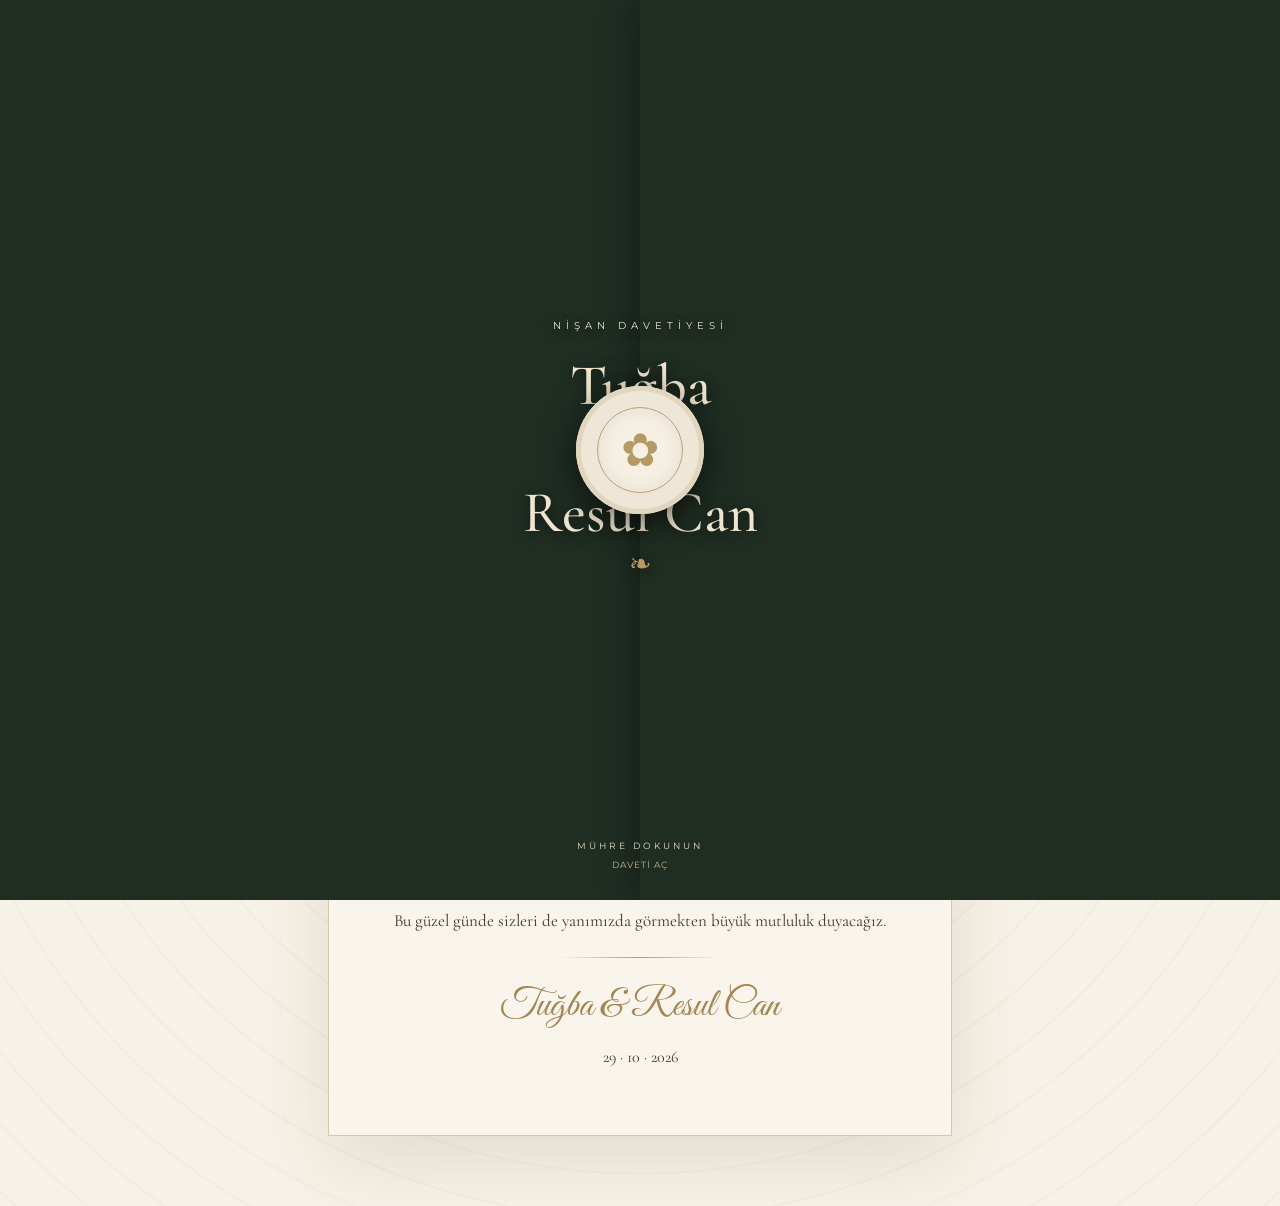
==== commit 3f1646b4: "Connect invitation to design settings saved by admin panel" ====
--- a/index.html
+++ b/index.html
@@ -1,35 +1 @@
-<!doctype html>
-<html lang="tr">
-<head>
-<meta charset="utf-8">
-<meta name="viewport" content="width=device-width,initial-scale=1,viewport-fit=cover">
-<meta name="theme-color" content="#1f2d23">
-<title>Tuğba & Resul Can — Nişan Davetiyesi</title>
-<link rel="preconnect" href="https://fonts.googleapis.com">
-<link rel="preconnect" href="https://fonts.gstatic.com" crossorigin>
-<link href="https://fonts.googleapis.com/css2?family=Cormorant+Garamond:wght@400;500;600&family=Great+Vibes&family=Montserrat:wght@300;400;500&display=swap" rel="stylesheet">
-<style>
-:root{--green:#1f2d23;--green2:#2c3b2e;--green3:#18241c;--gold:#b69a66;--gold2:#d8c18d;--cream:#f4efe3;--paper:#f7f2e7;--ink:#3c352c}
-*{box-sizing:border-box}html,body{margin:0;min-height:100%;background:#111a14;color:var(--ink)}body{font-family:"Cormorant Garamond",serif}button,input,textarea{font:inherit}#site{min-height:100vh;overflow:hidden}
-.cover-screen{position:fixed;inset:0;z-index:50;background:var(--green);perspective:1800px;overflow:hidden}.cover-screen.hidden{pointer-events:none}
-.cover-half{position:absolute;top:0;width:50%;height:100%;overflow:hidden;background:var(--green);box-shadow:0 0 35px rgba(0,0,0,.35);transition:transform 1.65s cubic-bezier(.76,0,.18,1)}
-.cover-half:before{content:"";position:absolute;inset:-5%;opacity:.55;background:radial-gradient(ellipse at 18% 18%,transparent 0 6%,rgba(190,164,105,.33) 6.2% 6.7%,transparent 7%),radial-gradient(ellipse at 78% 27%,transparent 0 8%,rgba(190,164,105,.25) 8.2% 8.8%,transparent 9%),radial-gradient(ellipse at 30% 72%,transparent 0 7%,rgba(190,164,105,.24) 7.2% 7.8%,transparent 8%),radial-gradient(ellipse at 83% 79%,transparent 0 9%,rgba(190,164,105,.28) 9.2% 9.8%,transparent 10%),repeating-radial-gradient(ellipse at 50% 50%,transparent 0 25px,rgba(218,193,140,.07) 26px 27px,transparent 28px 44px);filter:blur(.15px)}
-.cover-half:after{content:"";position:absolute;inset:0;background:linear-gradient(120deg,transparent 0 44%,rgba(236,216,169,.10) 48%,transparent 52%),linear-gradient(60deg,transparent 0 46%,rgba(236,216,169,.08) 50%,transparent 54%);mix-blend-mode:screen}.cover-left{left:0;transform-origin:left center;background:linear-gradient(90deg,rgba(9,16,11,.18),transparent 55%),var(--green)}.cover-right{right:0;transform-origin:right center;background:linear-gradient(270deg,rgba(9,16,11,.18),transparent 55%),var(--green)}
-.opening .cover-left{transform:rotateY(-112deg)}.opening .cover-right{transform:rotateY(112deg)}.cover-inner{position:absolute;inset:0;display:flex;align-items:center;justify-content:center;pointer-events:none}.cover-copy{text-align:center;color:#f0e6cf;position:relative;z-index:4;text-shadow:0 2px 12px rgba(0,0,0,.5)}.cover-copy .eyebrow{font:10px Montserrat;letter-spacing:5px;margin-bottom:18px}.cover-copy .names{font:58px "Cormorant Garamond";font-weight:500;letter-spacing:1px}.cover-copy .amp{font:35px "Cormorant Garamond";color:var(--gold2);margin:7px 0}.cover-copy .branch{color:var(--gold2);font-size:27px;letter-spacing:8px;margin:10px}
-.seal-button{position:absolute;z-index:10;left:50%;top:50%;width:128px;height:128px;transform:translate(-50%,-50%);border:0;border-radius:50%;cursor:pointer;background:#eee7d8;box-shadow:0 8px 35px rgba(0,0,0,.55),inset 0 0 0 5px #e0d5bd;display:grid;place-items:center;transition:transform .25s,filter .25s}.seal-button:hover{transform:translate(-50%,-50%) scale(1.04);filter:brightness(1.04)}.seal-button:before{content:"";width:84px;height:84px;border-radius:50%;border:1px solid #b9a174;background:#f6f0e4;box-shadow:inset 0 0 18px rgba(102,83,47,.12)}.seal-flower{position:absolute;color:#b69a66;font-size:46px;line-height:1}.seal-hint{position:absolute;bottom:30px;left:0;right:0;text-align:center;color:#e9ddc4;font:9px Montserrat;letter-spacing:3px;z-index:10;opacity:.9}.seal-hint span{display:block;margin-top:8px;color:#c7b48d;letter-spacing:1px}
-.invitation{min-height:100vh;background:radial-gradient(ellipse at 10% 10%,rgba(173,150,105,.12),transparent 26%),radial-gradient(ellipse at 90% 20%,rgba(173,150,105,.10),transparent 24%),repeating-radial-gradient(ellipse at 50% 50%,transparent 0 28px,rgba(169,147,104,.045) 29px 30px,transparent 31px 48px),var(--paper);position:relative}.invitation:before{content:"";position:absolute;inset:14px;border:1px solid rgba(169,142,92,.45);pointer-events:none}.paper{max-width:680px;min-height:100vh;margin:auto;padding:55px 28px 70px;display:flex;align-items:center;justify-content:center;position:relative}.card{width:100%;padding:52px 42px;text-align:center;position:relative;background:rgba(250,247,239,.78);border:1px solid rgba(169,142,92,.45);box-shadow:0 25px 70px rgba(78,61,38,.12)}.card:before,.card:after{content:"";position:absolute;inset:14px;border:1px solid rgba(169,142,92,.22);pointer-events:none}.card:after{inset:25px;border-color:rgba(169,142,92,.14)}.ornament{color:var(--gold);font-size:32px;letter-spacing:7px;line-height:1;margin-bottom:17px}.kicker{font:9px Montserrat;letter-spacing:4px;color:#7f6a4a;text-transform:uppercase}.script-name{font:72px "Great Vibes";line-height:.95;color:#332d26;margin:14px 0 0}.amp2{font:31px "Cormorant Garamond";color:#a48652;margin:7px 0}.invite-title{font:15px Montserrat;letter-spacing:3px;color:#4e463b;text-transform:uppercase;margin-top:15px}.message{font-size:19px;line-height:1.65;max-width:480px;margin:25px auto;color:#50473d}.rule{width:160px;height:1px;background:linear-gradient(90deg,transparent,#b69a66,transparent);margin:23px auto}.date{font:14px Montserrat;letter-spacing:2px;color:#51473b;margin-top:22px}.time{font:20px "Cormorant Garamond";margin-top:7px}.info-row{display:grid;grid-template-columns:repeat(3,1fr);gap:0;margin:28px auto 0;max-width:520px;border-top:1px solid rgba(169,142,92,.4);border-bottom:1px solid rgba(169,142,92,.4)}.info{padding:20px 10px;min-height:125px;display:flex;flex-direction:column;align-items:center;justify-content:center}.info+.info{border-left:1px solid rgba(169,142,92,.4)}.icon{font-size:24px;color:#3d3932;margin-bottom:7px}.info-label{font:8px Montserrat;letter-spacing:2px;color:#857154;text-transform:uppercase}.info-value{font-size:17px;margin-top:6px;color:#39332b}.info-small{font-size:13px;color:#665c50;margin-top:2px}.countdown{margin:26px auto 0;display:grid;grid-template-columns:repeat(4,1fr);max-width:480px;gap:6px}.time-box{padding:10px 3px;border:1px solid rgba(169,142,92,.35);background:rgba(255,253,248,.5)}.time-box b{display:block;font-size:24px;font-weight:500;color:#6e5838}.time-box span{font:7px Montserrat;letter-spacing:1px;text-transform:uppercase;color:#857154}.actions{display:flex;justify-content:center;gap:10px;flex-wrap:wrap;margin-top:24px}.action{display:inline-flex;align-items:center;justify-content:center;padding:12px 18px;border:1px solid #b69a66;color:#6b5638;text-decoration:none;font:9px Montserrat;letter-spacing:2px;text-transform:uppercase;background:rgba(255,253,248,.45)}.note{margin-top:27px;font-size:17px;line-height:1.6;color:#63594e}.footer{padding:0 20px 45px;text-align:center;color:#665b4d}.footer .small-script{font:40px "Great Vibes";color:#a48652}.footer p{font-size:16px}
-@media(max-width:600px){.cover-copy .names{font-size:45px}.cover-copy .eyebrow{font-size:8px;letter-spacing:3px}.seal-button{width:112px;height:112px}.seal-button:before{width:74px;height:74px}.seal-flower{font-size:39px}.paper{padding:28px 16px 50px}.card{padding:44px 20px}.script-name{font-size:58px}.message{font-size:17px}.info-row{grid-template-columns:1fr}.info{min-height:88px}.info+.info{border-left:0;border-top:1px solid rgba(169,142,92,.35)}.countdown{grid-template-columns:repeat(2,1fr)}.invitation:before{inset:8px}}@media(prefers-reduced-motion:reduce){.cover-half{transition:none}}
-</style>
-</head>
-<body>
-<div id="site">
-<section class="cover-screen" id="cover" aria-label="Davetiyeyi aç"><div class="cover-half cover-left"></div><div class="cover-half cover-right"></div><div class="cover-inner"><div class="cover-copy"><div class="eyebrow">NİŞAN DAVETİYESİ</div><div class="names" id="coverBride">Tuğba</div><div class="amp">&amp;</div><div class="names" id="coverGroom">Resul Can</div><div class="branch">❧</div></div></div><button class="seal-button" id="seal" aria-label="Mührü aç"><span class="seal-flower">✿</span></button><div class="seal-hint">MÜHRE DOKUNUN<span>DAVETİ AÇ</span></div></section>
-<main class="invitation"><div class="paper"><article class="card"><div class="ornament">❦</div><div class="kicker" id="innerKicker">BİRLİKTE DAHA GÜZEL</div><div class="script-name" id="innerBride">Tuğba</div><div class="amp2">&amp;</div><div class="script-name" id="innerGroom">Resul Can</div><div class="invite-title">EN ÖZEL GÜNÜMÜZDE</div><div class="message" id="message">Sizleri de aramızda görmekten mutluluk duyarız.</div><div class="rule"></div><div class="date" id="dateText">29 EKİM 2026 · PERŞEMBE</div><div class="time" id="timeText">19.00</div><div class="info-row"><div class="info"><div class="icon">▦</div><div class="info-label">TARİH</div><div class="info-value" id="dayText">29 Ekim</div><div class="info-small" id="weekdayText">Perşembe</div></div><div class="info"><div class="icon">◷</div><div class="info-label">SAAT</div><div class="info-value" id="timeInfo">19.00</div></div><div class="info"><div class="icon">⌖</div><div class="info-label">MEKÂN</div><div class="info-value" id="venueText">Velora Davet Evi</div></div></div><div class="info-small" style="margin-top:10px" id="addressText">Macera Park, 2. Coşkun Sk. · M Blok No:13</div><div class="countdown" id="countdown"><div class="time-box"><b>--</b><span>Gün</span></div><div class="time-box"><b>--</b><span>Saat</span></div><div class="time-box"><b>--</b><span>Dakika</span></div><div class="time-box"><b>--</b><span>Saniye</span></div></div><div class="actions"><a class="action" id="mapLink" target="_blank" rel="noopener">YOL TARİFİ AL</a></div><div class="note" id="note">Bu güzel günde sizleri de yanımızda görmekten büyük mutluluk duyacağız.</div><div class="rule"></div><div class="footer"><div class="small-script" id="footerNames">Tuğba &amp; Resul Can</div><p id="footerDate">29 · 10 · 2026</p></div></article></div></main>
-</div>
-<script>
-const DEFAULTS={bride:"Tuğba",groom:"Resul Can",kicker:"BİRLİKTE DAHA GÜZEL",message:"Sizleri de aramızda görmekten mutluluk duyarız.",note:"Bu güzel günde sizleri de yanımızda görmekten büyük mutluluk duyacağız.",date:"2026-10-29",time:"19:00",venue:"Velora Davet Evi",address:"Macera Park, 2. Coşkun Sk. · M Blok No:13",map:"https://www.google.com/maps/search/?api=1&query=Velora+Davet+Evi+Macera+Park+2+Coskun+Sk+M+Blok+No+13"};
-let data={...DEFAULTS,...JSON.parse(localStorage.getItem("tugbaInvite")||"{}")};const $=id=>document.getElementById(id);
-function apply(){ $("coverBride").textContent=data.bride;$("coverGroom").textContent=data.groom;$("innerBride").textContent=data.bride;$("innerGroom").textContent=data.groom;$("innerKicker").textContent=data.kicker;$("message").textContent=data.message;$("note").textContent=data.note;const d=new Date(data.date+"T12:00:00"),months=["OCAK","ŞUBAT","MART","NİSAN","MAYIS","HAZİRAN","TEMMUZ","AĞUSTOS","EYLÜL","EKİM","KASIM","ARALIK"],days=["PAZAR","PAZARTESİ","SALI","ÇARŞAMBA","PERŞEMBE","CUMA","CUMARTESİ"];$("dateText").textContent=`${String(d.getDate()).padStart(2,"0")} ${months[d.getMonth()]} ${d.getFullYear()} · ${days[d.getDay()]}`;$("dayText").textContent=`${String(d.getDate()).padStart(2,"0")} ${months[d.getMonth()].charAt(0)+months[d.getMonth()].slice(1).toLowerCase()}`;$("weekdayText").textContent=days[d.getDay()].charAt(0)+days[d.getDay()].slice(1).toLowerCase();$("timeText").textContent=data.time;$("timeInfo").textContent=data.time;$("venueText").textContent=data.venue;$("addressText").textContent=data.address;$("mapLink").href=data.map;$("footerNames").textContent=data.bride+" & "+data.groom;$("footerDate").textContent=`${String(d.getDate()).padStart(2,"0")} · ${String(d.getMonth()+1).padStart(2,"0")} · ${d.getFullYear()}`;}
-function countdown(){const target=new Date(data.date+"T"+data.time+":00+03:00").getTime();let sec=Math.max(0,Math.floor((target-Date.now())/1000));const vals=[Math.floor(sec/86400),Math.floor(sec%86400/3600),Math.floor(sec%3600/60),sec%60];document.querySelectorAll("#countdown b").forEach((e,i)=>e.textContent=String(vals[i]).padStart(2,"0"));}apply();countdown();setInterval(countdown,1000);
-$("seal").addEventListener("click",()=>{$("cover").classList.add("opening");setTimeout(()=>{$("cover").classList.add("hidden");window.scrollTo({top:0,behavior:"instant"})},1500)});
-</script></body></html>+<!doctype html><html lang="tr"><head><meta charset="utf-8"><meta name="viewport" content="width=device-width,initial-scale=1"><title>Tuğba & Resul Can — Nişan Davetiyesi</title><link rel="preconnect" href="https://fonts.googleapis.com"><link rel="preconnect" href="https://fonts.gstatic.com" crossorigin><link href="https://fonts.googleapis.com/css2?family=Cormorant+Garamond:wght@400;500;600&family=Great+Vibes&family=Playfair+Display:wght@400;500&family=Cinzel:wght@400;500&family=Libre+Baskerville:wght@400;700&family=Montserrat:wght@300;400;500&display=swap" rel="stylesheet"><style>:root{--green:#1f2d23;--gold:#b69a66;--paper:#f7f2e7;--bodyfont:'Cormorant Garamond';--namefont:'Great Vibes'}*{box-sizing:border-box}html,body{margin:0;min-height:100%;background:#111a14;color:#3c352c}body{font-family:var(--bodyfont),serif}.cover-screen{position:fixed;inset:0;z-index:50;background:var(--green);perspective:1800px;overflow:hidden}.cover-half{position:absolute;top:0;width:50%;height:100%;overflow:hidden;background-color:var(--green);background-image:var(--cover-pattern);background-position:center;background-size:cover;box-shadow:0 0 35px #0006;transition:transform 1.65s cubic-bezier(.76,0,.18,1)}.cover-left{left:0;transform-origin:left center}.cover-right{right:0;transform-origin:right center}.opening .cover-left{transform:rotateY(-112deg)}.opening .cover-right{transform:rotateY(112deg)}.cover-inner{position:absolute;inset:0;display:flex;align-items:center;justify-content:center;pointer-events:none}.cover-copy{text-align:center;color:#f0e6cf;text-shadow:0 2px 12px #0008}.eyebrow{font:10px Montserrat;letter-spacing:5px;margin-bottom:18px}.names{font-family:var(--bodyfont),serif;font-size:58px;font-weight:500}.amp{font:35px var(--bodyfont);color:var(--gold);margin:7px}.branch{color:var(--gold);font-size:27px}.seal-button{position:absolute;z-index:10;left:50%;top:50%;width:128px;height:128px;transform:translate(-50%,-50%);border:0;border-radius:50%;cursor:pointer;background:#eee7d8;box-shadow:0 8px 35px #0009,inset 0 0 0 5px #e0d5bd;display:grid;place-items:center}.seal-button:before{content:'';width:84px;height:84px;border-radius:50%;border:1px solid #b9a174;background:#f6f0e4;box-shadow:inset 0 0 18px #66532f1f}.seal-flower{position:absolute;width:70px;height:70px;border-radius:50%;background:center/contain no-repeat;color:var(--gold);font-size:46px;line-height:70px;text-align:center}.seal-hint{position:absolute;bottom:30px;left:0;right:0;text-align:center;color:#e9ddc4;font:9px Montserrat;letter-spacing:3px}.seal-hint span{display:block;margin-top:8px;color:#c7b48d;letter-spacing:1px}.invitation{min-height:100vh;background:radial-gradient(ellipse at 10% 10%,#ad96691f,transparent 26%),radial-gradient(ellipse at 90% 20%,#ad966919,transparent 24%),repeating-radial-gradient(ellipse at 50% 50%,transparent 0 28px,#a9936810 29px 30px,transparent 31px 48px),var(--paper)}.paper{max-width:680px;min-height:100vh;margin:auto;padding:55px 28px 70px;display:flex;align-items:center;justify-content:center}.card{width:100%;padding:52px 42px;text-align:center;background:#faf7efc7;border:1px solid #a98e5c73;box-shadow:0 25px 70px #4e3d261f}.ornament{color:var(--gold);font-size:32px}.kicker{font:9px Montserrat;letter-spacing:4px;color:#7f6a4a}.script-name,.footer .small-script{font-family:var(--namefont),cursive}.script-name{font-size:72px;line-height:.95;color:#332d26;margin:14px 0 0}.amp2{font:31px var(--bodyfont);color:#a48652}.invite-title{font:15px Montserrat;letter-spacing:3px;margin-top:15px}.message{font-size:19px;line-height:1.65;max-width:480px;margin:25px auto}.rule{width:160px;height:1px;background:linear-gradient(90deg,transparent,var(--gold),transparent);margin:23px auto}.date{font:14px Montserrat;letter-spacing:2px}.time{font-size:20px;margin-top:7px}.info-row{display:grid;grid-template-columns:repeat(3,1fr);max-width:520px;margin:28px auto 0;border-top:1px solid #a98e5c66;border-bottom:1px solid #a98e5c66}.info{padding:20px 10px;min-height:125px;display:flex;flex-direction:column;align-items:center;justify-content:center}.info+.info{border-left:1px solid #a98e5c66}.icon{font-size:24px}.info-label{font:8px Montserrat;letter-spacing:2px;color:#857154}.info-value{font-size:17px;margin-top:6px}.info-small{font-size:13px;color:#665c50}.countdown{margin:26px auto;display:grid;grid-template-columns:repeat(4,1fr);max-width:480px;gap:6px}.time-box{padding:10px 3px;border:1px solid #a98e5c59}.time-box b{display:block;font-size:24px}.time-box span{font:7px Montserrat;letter-spacing:1px}.action{display:inline-flex;padding:12px 18px;border:1px solid var(--gold);color:#6b5638;text-decoration:none;font:9px Montserrat;letter-spacing:2px}.note{margin-top:27px;font-size:17px;line-height:1.6}.footer .small-script{font-size:40px;color:#a48652}.footer p{font-size:16px}@media(max-width:600px){.names{font-size:45px}.seal-button{width:112px;height:112px}.seal-button:before{width:74px;height:74px}.paper{padding:28px 16px 50px}.card{padding:44px 20px}.script-name{font-size:58px}.message{font-size:17px}.info-row{grid-template-columns:1fr}.info+.info{border-left:0;border-top:1px solid #a98e5c59}.countdown{grid-template-columns:repeat(2,1fr)}}</style></head><body><section class="cover-screen" id="cover"><div class="cover-half cover-left"></div><div class="cover-half cover-right"></div><div class="cover-inner"><div class="cover-copy"><div class="eyebrow">NİŞAN DAVETİYESİ</div><div class="names" id="coverBride">Tuğba</div><div class="amp">&amp;</div><div class="names" id="coverGroom">Resul Can</div><div class="branch">❧</div></div></div><button class="seal-button" id="seal"><span class="seal-flower" id="sealPattern">✿</span></button><div class="seal-hint">MÜHRE DOKUNUN<span>DAVETİ AÇ</span></div></section><main class="invitation"><div class="paper"><article class="card"><div class="ornament">❦</div><div class="kicker" id="innerKicker">BİRLİKTE DAHA GÜZEL</div><div class="script-name" id="innerBride">Tuğba</div><div class="amp2">&amp;</div><div class="script-name" id="innerGroom">Resul Can</div><div class="invite-title">EN ÖZEL GÜNÜMÜZDE</div><div class="message" id="message"></div><div class="rule"></div><div class="date" id="dateText"></div><div class="time" id="timeText"></div><div class="info-row"><div class="info"><div class="icon">▦</div><div class="info-label">TARİH</div><div class="info-value" id="dayText"></div><div class="info-small" id="weekdayText"></div></div><div class="info"><div class="icon">◷</div><div class="info-label">SAAT</div><div class="info-value" id="timeInfo"></div></div><div class="info"><div class="icon">⌖</div><div class="info-label">MEKÂN</div><div class="info-value" id="venueText"></div></div></div><div class="info-small" id="addressText"></div><div class="countdown" id="countdown"><div class="time-box"><b>--</b><span>Gün</span></div><div class="time-box"><b>--</b><span>Saat</span></div><div class="time-box"><b>--</b><span>Dakika</span></div><div class="time-box"><b>--</b><span>Saniye</span></div></div><a class="action" id="mapLink" target="_blank">YOL TARİFİ AL</a><div class="note" id="note"></div><div class="rule"></div><div class="footer"><div class="small-script" id="footerNames"></div><p id="footerDate"></p></div></article></div></main><script>const D={bride:'Tuğba',groom:'Resul Can',kicker:'BİRLİKTE DAHA GÜZEL',message:'Sizleri de aramızda görmekten mutluluk duyarız.',note:'Bu güzel günde sizleri de yanımızda görmekten büyük mutluluk duyacağız.',date:'2026-10-29',time:'19:00',venue:'Velora Davet Evi',address:'Macera Park, 2. Coşkun Sk. · M Blok No:13',map:'https://www.google.com/maps/search/?api=1&query=Velora+Davet+Evi+Macera+Park+2+Coskun+Sk+M+Blok+No+13',coverColor:'#1f2d23',goldColor:'#b69a66',nameFont:'Great Vibes',bodyFont:'Cormorant Garamond',coverPattern:'',sealPattern:''};let d={...D,...JSON.parse(localStorage.getItem('tugbaInvite')||'{}')};const $=i=>document.getElementById(i);function apply(){document.documentElement.style.setProperty('--green',d.coverColor||D.coverColor);document.documentElement.style.setProperty('--gold',d.goldColor||D.goldColor);document.documentElement.style.setProperty('--bodyfont',`'${d.bodyFont||D.bodyFont}'`);document.documentElement.style.setProperty('--namefont',`'${d.nameFont||D.nameFont}'`);document.documentElement.style.setProperty('--cover-pattern',d.coverPattern?`url(${d.coverPattern})`:'none');if(d.sealPattern){$('sealPattern').textContent='';$('sealPattern').style.backgroundImage=`url(${d.sealPattern})`}else{$('sealPattern').style.backgroundImage='';$('sealPattern').textContent='✿'}$('coverBride').textContent=d.bride;$('coverGroom').textContent=d.groom;$('innerBride').textContent=d.bride;$('innerGroom').textContent=d.groom;$('innerKicker').textContent=d.kicker;$('message').textContent=d.message;$('note').textContent=d.note;let x=new Date(d.date+'T12:00:00'),m=['OCAK','ŞUBAT','MART','NİSAN','MAYIS','HAZİRAN','TEMMUZ','AĞUSTOS','EYLÜL','EKİM','KASIM','ARALIK'],w=['PAZAR','PAZARTESİ','SALI','ÇARŞAMBA','PERŞEMBE','CUMA','CUMARTESİ'];$('dateText').textContent=`${String(x.getDate()).padStart(2,'0')} ${m[x.getMonth()]} ${x.getFullYear()} · ${w[x.getDay()]}`;$('dayText').textContent=`${String(x.getDate()).padStart(2,'0')} ${m[x.getMonth()]}`;$('weekdayText').textContent=w[x.getDay()];$('timeText').textContent=d.time;$('timeInfo').textContent=d.time;$('venueText').textContent=d.venue;$('addressText').textContent=d.address;$('mapLink').href=d.map;$('footerNames').textContent=d.bride+' & '+d.groom;$('footerDate').textContent=`${String(x.getDate()).padStart(2,'0')} · ${String(x.getMonth()+1).padStart(2,'0')} · ${x.getFullYear()}`}function tick(){let t=new Date(d.date+'T'+d.time+':00+03:00').getTime(),s=Math.max(0,Math.floor((t-Date.now())/1000)),v=[Math.floor(s/86400),Math.floor(s%86400/3600),Math.floor(s%3600/60),s%60];document.querySelectorAll('#countdown b').forEach((e,i)=>e.textContent=String(v[i]).padStart(2,'0'))}apply();tick();setInterval(tick,1000);$('seal').onclick=()=>{$('cover').classList.add('opening');setTimeout(()=>{$('cover').style.display='none';window.scrollTo(0,0)},1500)}</script></body></html>
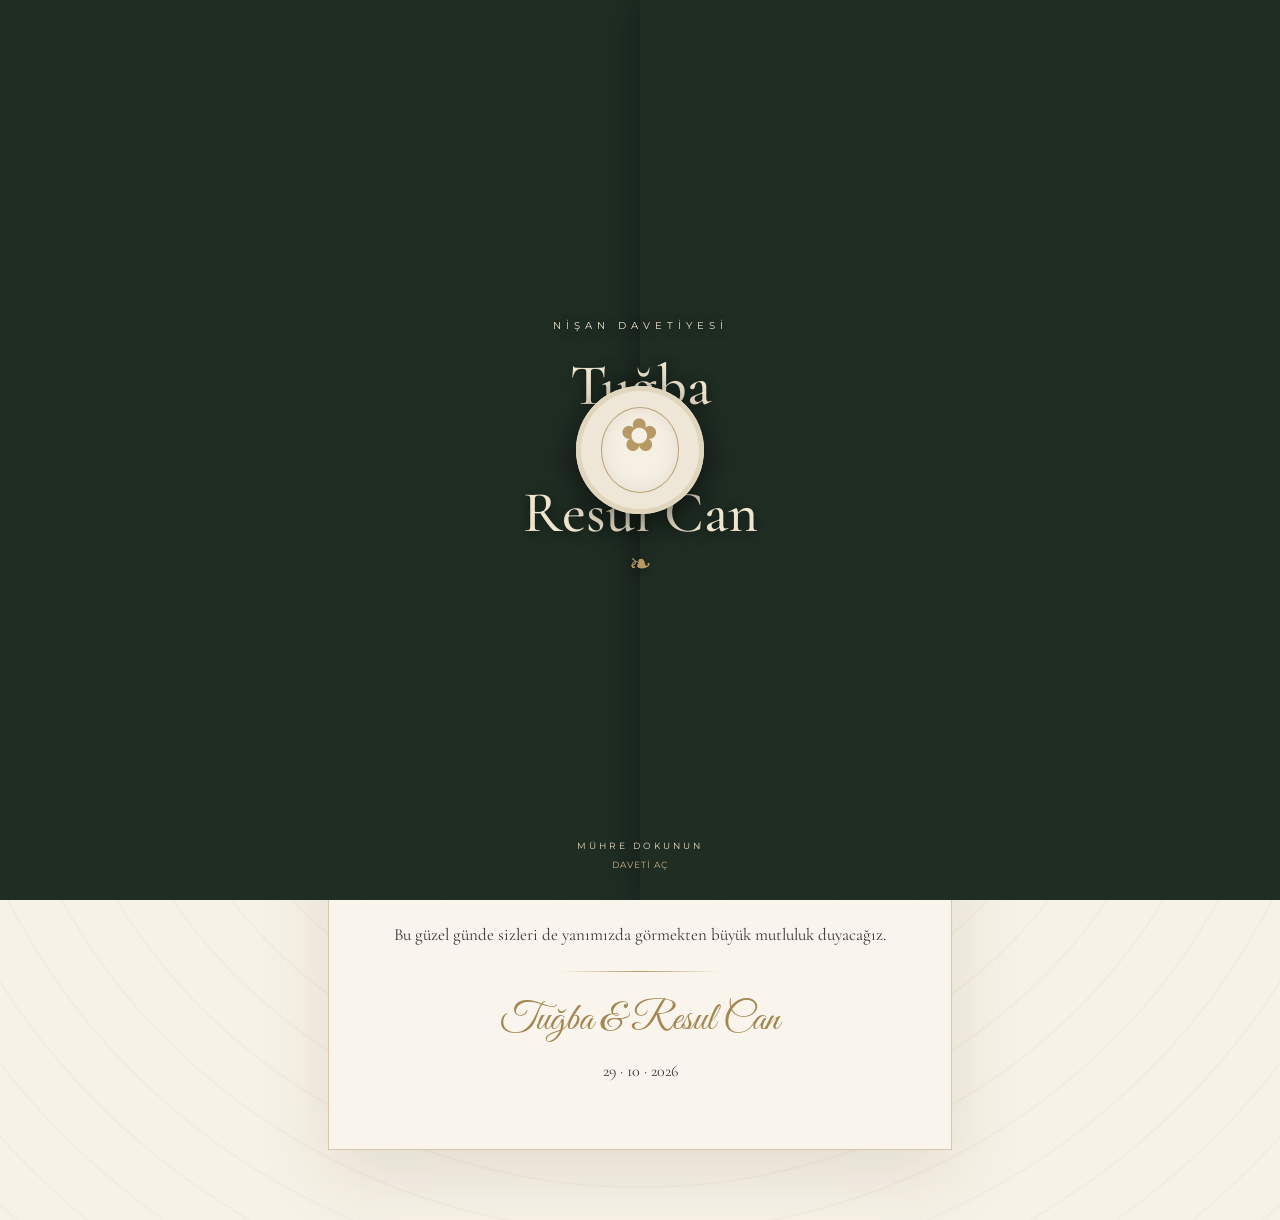
==== commit 7e780cd3: "Apply seal size/position and individual cover text positioning settings" ====
--- a/index.html
+++ b/index.html
@@ -1 +1 @@
-<!doctype html><html lang="tr"><head><meta charset="utf-8"><meta name="viewport" content="width=device-width,initial-scale=1"><title>Tuğba & Resul Can — Nişan Davetiyesi</title><link rel="preconnect" href="https://fonts.googleapis.com"><link rel="preconnect" href="https://fonts.gstatic.com" crossorigin><link href="https://fonts.googleapis.com/css2?family=Cormorant+Garamond:wght@400;500;600&family=Great+Vibes&family=Playfair+Display:wght@400;500&family=Cinzel:wght@400;500&family=Libre+Baskerville:wght@400;700&family=Montserrat:wght@300;400;500&display=swap" rel="stylesheet"><style>:root{--green:#1f2d23;--gold:#b69a66;--paper:#f7f2e7;--bodyfont:'Cormorant Garamond';--namefont:'Great Vibes'}*{box-sizing:border-box}html,body{margin:0;min-height:100%;background:#111a14;color:#3c352c}body{font-family:var(--bodyfont),serif}.cover-screen{position:fixed;inset:0;z-index:50;background:var(--green);perspective:1800px;overflow:hidden}.cover-half{position:absolute;top:0;width:50%;height:100%;overflow:hidden;background-color:var(--green);background-image:var(--cover-pattern);background-position:center;background-size:cover;box-shadow:0 0 35px #0006;transition:transform 1.65s cubic-bezier(.76,0,.18,1)}.cover-left{left:0;transform-origin:left center}.cover-right{right:0;transform-origin:right center}.opening .cover-left{transform:rotateY(-112deg)}.opening .cover-right{transform:rotateY(112deg)}.cover-inner{position:absolute;inset:0;display:flex;align-items:center;justify-content:center;pointer-events:none}.cover-copy{text-align:center;color:#f0e6cf;text-shadow:0 2px 12px #0008}.eyebrow{font:10px Montserrat;letter-spacing:5px;margin-bottom:18px}.names{font-family:var(--bodyfont),serif;font-size:58px;font-weight:500}.amp{font:35px var(--bodyfont);color:var(--gold);margin:7px}.branch{color:var(--gold);font-size:27px}.seal-button{position:absolute;z-index:10;left:50%;top:50%;width:128px;height:128px;transform:translate(-50%,-50%);border:0;border-radius:50%;cursor:pointer;background:#eee7d8;box-shadow:0 8px 35px #0009,inset 0 0 0 5px #e0d5bd;display:grid;place-items:center}.seal-button:before{content:'';width:84px;height:84px;border-radius:50%;border:1px solid #b9a174;background:#f6f0e4;box-shadow:inset 0 0 18px #66532f1f}.seal-flower{position:absolute;width:70px;height:70px;border-radius:50%;background:center/contain no-repeat;color:var(--gold);font-size:46px;line-height:70px;text-align:center}.seal-hint{position:absolute;bottom:30px;left:0;right:0;text-align:center;color:#e9ddc4;font:9px Montserrat;letter-spacing:3px}.seal-hint span{display:block;margin-top:8px;color:#c7b48d;letter-spacing:1px}.invitation{min-height:100vh;background:radial-gradient(ellipse at 10% 10%,#ad96691f,transparent 26%),radial-gradient(ellipse at 90% 20%,#ad966919,transparent 24%),repeating-radial-gradient(ellipse at 50% 50%,transparent 0 28px,#a9936810 29px 30px,transparent 31px 48px),var(--paper)}.paper{max-width:680px;min-height:100vh;margin:auto;padding:55px 28px 70px;display:flex;align-items:center;justify-content:center}.card{width:100%;padding:52px 42px;text-align:center;background:#faf7efc7;border:1px solid #a98e5c73;box-shadow:0 25px 70px #4e3d261f}.ornament{color:var(--gold);font-size:32px}.kicker{font:9px Montserrat;letter-spacing:4px;color:#7f6a4a}.script-name,.footer .small-script{font-family:var(--namefont),cursive}.script-name{font-size:72px;line-height:.95;color:#332d26;margin:14px 0 0}.amp2{font:31px var(--bodyfont);color:#a48652}.invite-title{font:15px Montserrat;letter-spacing:3px;margin-top:15px}.message{font-size:19px;line-height:1.65;max-width:480px;margin:25px auto}.rule{width:160px;height:1px;background:linear-gradient(90deg,transparent,var(--gold),transparent);margin:23px auto}.date{font:14px Montserrat;letter-spacing:2px}.time{font-size:20px;margin-top:7px}.info-row{display:grid;grid-template-columns:repeat(3,1fr);max-width:520px;margin:28px auto 0;border-top:1px solid #a98e5c66;border-bottom:1px solid #a98e5c66}.info{padding:20px 10px;min-height:125px;display:flex;flex-direction:column;align-items:center;justify-content:center}.info+.info{border-left:1px solid #a98e5c66}.icon{font-size:24px}.info-label{font:8px Montserrat;letter-spacing:2px;color:#857154}.info-value{font-size:17px;margin-top:6px}.info-small{font-size:13px;color:#665c50}.countdown{margin:26px auto;display:grid;grid-template-columns:repeat(4,1fr);max-width:480px;gap:6px}.time-box{padding:10px 3px;border:1px solid #a98e5c59}.time-box b{display:block;font-size:24px}.time-box span{font:7px Montserrat;letter-spacing:1px}.action{display:inline-flex;padding:12px 18px;border:1px solid var(--gold);color:#6b5638;text-decoration:none;font:9px Montserrat;letter-spacing:2px}.note{margin-top:27px;font-size:17px;line-height:1.6}.footer .small-script{font-size:40px;color:#a48652}.footer p{font-size:16px}@media(max-width:600px){.names{font-size:45px}.seal-button{width:112px;height:112px}.seal-button:before{width:74px;height:74px}.paper{padding:28px 16px 50px}.card{padding:44px 20px}.script-name{font-size:58px}.message{font-size:17px}.info-row{grid-template-columns:1fr}.info+.info{border-left:0;border-top:1px solid #a98e5c59}.countdown{grid-template-columns:repeat(2,1fr)}}</style></head><body><section class="cover-screen" id="cover"><div class="cover-half cover-left"></div><div class="cover-half cover-right"></div><div class="cover-inner"><div class="cover-copy"><div class="eyebrow">NİŞAN DAVETİYESİ</div><div class="names" id="coverBride">Tuğba</div><div class="amp">&amp;</div><div class="names" id="coverGroom">Resul Can</div><div class="branch">❧</div></div></div><button class="seal-button" id="seal"><span class="seal-flower" id="sealPattern">✿</span></button><div class="seal-hint">MÜHRE DOKUNUN<span>DAVETİ AÇ</span></div></section><main class="invitation"><div class="paper"><article class="card"><div class="ornament">❦</div><div class="kicker" id="innerKicker">BİRLİKTE DAHA GÜZEL</div><div class="script-name" id="innerBride">Tuğba</div><div class="amp2">&amp;</div><div class="script-name" id="innerGroom">Resul Can</div><div class="invite-title">EN ÖZEL GÜNÜMÜZDE</div><div class="message" id="message"></div><div class="rule"></div><div class="date" id="dateText"></div><div class="time" id="timeText"></div><div class="info-row"><div class="info"><div class="icon">▦</div><div class="info-label">TARİH</div><div class="info-value" id="dayText"></div><div class="info-small" id="weekdayText"></div></div><div class="info"><div class="icon">◷</div><div class="info-label">SAAT</div><div class="info-value" id="timeInfo"></div></div><div class="info"><div class="icon">⌖</div><div class="info-label">MEKÂN</div><div class="info-value" id="venueText"></div></div></div><div class="info-small" id="addressText"></div><div class="countdown" id="countdown"><div class="time-box"><b>--</b><span>Gün</span></div><div class="time-box"><b>--</b><span>Saat</span></div><div class="time-box"><b>--</b><span>Dakika</span></div><div class="time-box"><b>--</b><span>Saniye</span></div></div><a class="action" id="mapLink" target="_blank">YOL TARİFİ AL</a><div class="note" id="note"></div><div class="rule"></div><div class="footer"><div class="small-script" id="footerNames"></div><p id="footerDate"></p></div></article></div></main><script>const D={bride:'Tuğba',groom:'Resul Can',kicker:'BİRLİKTE DAHA GÜZEL',message:'Sizleri de aramızda görmekten mutluluk duyarız.',note:'Bu güzel günde sizleri de yanımızda görmekten büyük mutluluk duyacağız.',date:'2026-10-29',time:'19:00',venue:'Velora Davet Evi',address:'Macera Park, 2. Coşkun Sk. · M Blok No:13',map:'https://www.google.com/maps/search/?api=1&query=Velora+Davet+Evi+Macera+Park+2+Coskun+Sk+M+Blok+No+13',coverColor:'#1f2d23',goldColor:'#b69a66',nameFont:'Great Vibes',bodyFont:'Cormorant Garamond',coverPattern:'',sealPattern:''};let d={...D,...JSON.parse(localStorage.getItem('tugbaInvite')||'{}')};const $=i=>document.getElementById(i);function apply(){document.documentElement.style.setProperty('--green',d.coverColor||D.coverColor);document.documentElement.style.setProperty('--gold',d.goldColor||D.goldColor);document.documentElement.style.setProperty('--bodyfont',`'${d.bodyFont||D.bodyFont}'`);document.documentElement.style.setProperty('--namefont',`'${d.nameFont||D.nameFont}'`);document.documentElement.style.setProperty('--cover-pattern',d.coverPattern?`url(${d.coverPattern})`:'none');if(d.sealPattern){$('sealPattern').textContent='';$('sealPattern').style.backgroundImage=`url(${d.sealPattern})`}else{$('sealPattern').style.backgroundImage='';$('sealPattern').textContent='✿'}$('coverBride').textContent=d.bride;$('coverGroom').textContent=d.groom;$('innerBride').textContent=d.bride;$('innerGroom').textContent=d.groom;$('innerKicker').textContent=d.kicker;$('message').textContent=d.message;$('note').textContent=d.note;let x=new Date(d.date+'T12:00:00'),m=['OCAK','ŞUBAT','MART','NİSAN','MAYIS','HAZİRAN','TEMMUZ','AĞUSTOS','EYLÜL','EKİM','KASIM','ARALIK'],w=['PAZAR','PAZARTESİ','SALI','ÇARŞAMBA','PERŞEMBE','CUMA','CUMARTESİ'];$('dateText').textContent=`${String(x.getDate()).padStart(2,'0')} ${m[x.getMonth()]} ${x.getFullYear()} · ${w[x.getDay()]}`;$('dayText').textContent=`${String(x.getDate()).padStart(2,'0')} ${m[x.getMonth()]}`;$('weekdayText').textContent=w[x.getDay()];$('timeText').textContent=d.time;$('timeInfo').textContent=d.time;$('venueText').textContent=d.venue;$('addressText').textContent=d.address;$('mapLink').href=d.map;$('footerNames').textContent=d.bride+' & '+d.groom;$('footerDate').textContent=`${String(x.getDate()).padStart(2,'0')} · ${String(x.getMonth()+1).padStart(2,'0')} · ${x.getFullYear()}`}function tick(){let t=new Date(d.date+'T'+d.time+':00+03:00').getTime(),s=Math.max(0,Math.floor((t-Date.now())/1000)),v=[Math.floor(s/86400),Math.floor(s%86400/3600),Math.floor(s%3600/60),s%60];document.querySelectorAll('#countdown b').forEach((e,i)=>e.textContent=String(v[i]).padStart(2,'0'))}apply();tick();setInterval(tick,1000);$('seal').onclick=()=>{$('cover').classList.add('opening');setTimeout(()=>{$('cover').style.display='none';window.scrollTo(0,0)},1500)}</script></body></html>+<!doctype html><html lang="tr"><head><meta charset="utf-8"><meta name="viewport" content="width=device-width,initial-scale=1"><title>Tuğba & Resul Can — Nişan Davetiyesi</title><link rel="preconnect" href="https://fonts.googleapis.com"><link rel="preconnect" href="https://fonts.gstatic.com" crossorigin><link href="https://fonts.googleapis.com/css2?family=Cormorant+Garamond:wght@400;500;600&family=Great+Vibes&family=Playfair+Display:wght@400;500&family=Cinzel:wght@400;500&family=Libre+Baskerville:wght@400;700&family=Montserrat:wght@300;400;500&display=swap" rel="stylesheet"><style>:root{--green:#1f2d23;--gold:#b69a66;--paper:#f7f2e7;--bodyfont:'Cormorant Garamond';--namefont:'Great Vibes';--cover-pattern:none;--seal-size:128px;--seal-x:0px;--seal-y:0px;--eyebrow-y:0px;--names-y:0px;--amp-y:0px;--branch-y:0px;--text-x:0px}*{box-sizing:border-box}html,body{margin:0;min-height:100%;background:#111a14;color:#3c352c}body{font-family:var(--bodyfont),serif}.cover-screen{position:fixed;inset:0;z-index:50;background:var(--green);perspective:1800px;overflow:hidden}.cover-half{position:absolute;top:0;width:50%;height:100%;overflow:hidden;background-color:var(--green);background-image:var(--cover-pattern);background-position:center;background-size:cover;box-shadow:0 0 35px #0006;transition:transform 1.65s cubic-bezier(.76,0,.18,1)}.cover-left{left:0;transform-origin:left center}.cover-right{right:0;transform-origin:right center}.opening .cover-left{transform:rotateY(-112deg)}.opening .cover-right{transform:rotateY(112deg)}.cover-inner{position:absolute;inset:0;display:flex;align-items:center;justify-content:center;pointer-events:none}.cover-copy{text-align:center;color:#f0e6cf;text-shadow:0 2px 12px #0008;transform:translateX(var(--text-x))}.eyebrow{font:10px Montserrat;letter-spacing:5px;margin-bottom:18px;transform:translateY(var(--eyebrow-y))}.names{font-family:var(--bodyfont),serif;font-size:58px;font-weight:500;transform:translateY(var(--names-y))}.amp{font:35px var(--bodyfont);color:var(--gold);margin:7px;transform:translateY(var(--amp-y))}.branch{color:var(--gold);font-size:27px;transform:translateY(var(--branch-y))}.seal-button{position:absolute;z-index:10;left:calc(50% + var(--seal-x));top:calc(50% + var(--seal-y));width:var(--seal-size);height:var(--seal-size);transform:translate(-50%,-50%);border:0;border-radius:50%;cursor:pointer;background:#eee7d8;box-shadow:0 8px 35px #0009,inset 0 0 0 5px #e0d5bd;display:grid;place-items:center}.seal-button:before{content:'';width:66%;height:66%;border-radius:50%;border:1px solid #b9a174;background:#f6f0e4;box-shadow:inset 0 0 18px #66532f1f}.seal-flower{position:absolute;width:60%;height:60%;border-radius:50%;background:center/contain no-repeat;color:var(--gold);font-size:46px;line-height:1;text-align:center}.seal-hint{position:absolute;bottom:30px;left:0;right:0;text-align:center;color:#e9ddc4;font:9px Montserrat;letter-spacing:3px}.seal-hint span{display:block;margin-top:8px;color:#c7b48d;letter-spacing:1px}.invitation{min-height:100vh;background:radial-gradient(ellipse at 10% 10%,#ad96691f,transparent 26%),radial-gradient(ellipse at 90% 20%,#ad966919,transparent 24%),repeating-radial-gradient(ellipse at 50% 50%,transparent 0 28px,#a9936810 29px 30px,transparent 31px 48px),var(--paper)}.paper{max-width:680px;min-height:100vh;margin:auto;padding:55px 28px 70px;display:flex;align-items:center;justify-content:center}.card{width:100%;padding:52px 42px;text-align:center;background:#faf7efc7;border:1px solid #a98e5c73;box-shadow:0 25px 70px #4e3d261f}.ornament{color:var(--gold);font-size:32px}.kicker{font:9px Montserrat;letter-spacing:4px;color:#7f6a4a}.script-name,.footer .small-script{font-family:var(--namefont),cursive}.script-name{font-size:72px;line-height:.95;color:#332d26;margin:14px 0}.amp2{font:31px var(--bodyfont);color:#a48652}.invite-title{font:15px Montserrat;letter-spacing:3px;margin-top:15px}.message{font-size:19px;line-height:1.65;max-width:480px;margin:25px auto}.rule{width:160px;height:1px;background:linear-gradient(90deg,transparent,var(--gold),transparent);margin:23px auto}.date{font:14px Montserrat;letter-spacing:2px}.time{font-size:20px;margin-top:7px}.info-row{display:grid;grid-template-columns:repeat(3,1fr);max-width:520px;margin:28px auto 0;border-top:1px solid #a98e5c66;border-bottom:1px solid #a98e5c66}.info{padding:20px 10px;min-height:125px;display:flex;flex-direction:column;align-items:center;justify-content:center}.info+.info{border-left:1px solid #a98e5c66}.icon{font-size:24px}.info-label{font:8px Montserrat;letter-spacing:2px;color:#857154}.info-value{font-size:17px;margin-top:6px}.info-small{font-size:13px;color:#665c50}.countdown{margin:26px auto;display:grid;grid-template-columns:repeat(4,1fr);max-width:480px;gap:6px}.time-box{padding:10px 3px;border:1px solid #a98e5c59}.time-box b{display:block;font-size:24px}.time-box span{font:7px Montserrat;letter-spacing:1px}.action{display:inline-flex;padding:12px 18px;border:1px solid var(--gold);color:#6b5638;text-decoration:none;font:9px Montserrat;letter-spacing:2px}.note{margin-top:27px;font-size:17px;line-height:1.6}.footer .small-script{font-size:40px;color:#a48652}.footer p{font-size:16px}@media(max-width:600px){.names{font-size:45px}.paper{padding:28px 16px 50px}.card{padding:44px 20px}.script-name{font-size:58px}.message{font-size:17px}.info-row{grid-template-columns:1fr}.info+.info{border-left:0;border-top:1px solid #a98e5c59}.countdown{grid-template-columns:repeat(2,1fr)}}@media(prefers-reduced-motion:reduce){.cover-half{transition:none}}</style></head><body><section class="cover-screen" id="cover"><div class="cover-half cover-left"></div><div class="cover-half cover-right"></div><div class="cover-inner"><div class="cover-copy"><div class="eyebrow">NİŞAN DAVETİYESİ</div><div class="names" id="coverBride">Tuğba</div><div class="amp">&amp;</div><div class="names" id="coverGroom">Resul Can</div><div class="branch">❧</div></div></div><button class="seal-button" id="seal"><span class="seal-flower" id="sealPattern">✿</span></button><div class="seal-hint">MÜHRE DOKUNUN<span>DAVETİ AÇ</span></div></section><main class="invitation"><div class="paper"><article class="card"><div class="ornament">❦</div><div class="kicker" id="innerKicker">BİRLİKTE DAHA GÜZEL</div><div class="script-name" id="innerBride">Tuğba</div><div class="amp2">&amp;</div><div class="script-name" id="innerGroom">Resul Can</div><div class="invite-title">EN ÖZEL GÜNÜMÜZDE</div><div class="message" id="message"></div><div class="rule"></div><div class="date" id="dateText"></div><div class="time" id="timeText"></div><div class="info-row"><div class="info"><div class="icon">▦</div><div class="info-label">TARİH</div><div class="info-value" id="dayText"></div><div class="info-small" id="weekdayText"></div></div><div class="info"><div class="icon">◷</div><div class="info-label">SAAT</div><div class="info-value" id="timeInfo"></div></div><div class="info"><div class="icon">⌖</div><div class="info-label">MEKÂN</div><div class="info-value" id="venueText"></div></div></div><div class="info-small" id="addressText"></div><div class="countdown" id="countdown"><div class="time-box"><b>--</b><span>Gün</span></div><div class="time-box"><b>--</b><span>Saat</span></div><div class="time-box"><b>--</b><span>Dakika</span></div><div class="time-box"><b>--</b><span>Saniye</span></div></div><a class="action" id="mapLink" target="_blank">YOL TARİFİ AL</a><div class="note" id="note"></div><div class="rule"></div><div class="footer"><div class="small-script" id="footerNames"></div><p id="footerDate"></p></div></article></div></main><script>const D={bride:'Tuğba',groom:'Resul Can',kicker:'BİRLİKTE DAHA GÜZEL',message:'Sizleri de aramızda görmekten mutluluk duyarız.',note:'Bu güzel günde sizleri de yanımızda görmekten büyük mutluluk duyacağız.',date:'2026-10-29',time:'19:00',venue:'Velora Davet Evi',address:'Macera Park, 2. Coşkun Sk. · M Blok No:13',map:'https://www.google.com/maps/search/?api=1&query=Velora+Davet+Evi+Macera+Park+2+Coskun+Sk+M+Blok+No+13',coverColor:'#1f2d23',goldColor:'#b69a66',nameFont:'Great Vibes',bodyFont:'Cormorant Garamond',coverPattern:'',sealPattern:'',sealSize:128,sealX:0,sealY:0,eyebrowY:0,namesY:0,ampY:0,branchY:0,textX:0};let d={...D,...JSON.parse(localStorage.getItem('tugbaInvite')||'{}')};const $=i=>document.getElementById(i);function apply(){let r=document.documentElement.style;r.setProperty('--green',d.coverColor||D.coverColor);r.setProperty('--gold',d.goldColor||D.goldColor);r.setProperty('--bodyfont',`'${d.bodyFont||D.bodyFont}'`);r.setProperty('--namefont',`'${d.nameFont||D.nameFont}'`);r.setProperty('--cover-pattern',d.coverPattern?`url(${d.coverPattern})`:'none');r.setProperty('--seal-size',(d.sealSize||128)+'px');r.setProperty('--seal-x',(d.sealX||0)+'px');r.setProperty('--seal-y',(d.sealY||0)+'px');r.setProperty('--eyebrow-y',(d.eyebrowY||0)+'px');r.setProperty('--names-y',(d.namesY||0)+'px');r.setProperty('--amp-y',(d.ampY||0)+'px');r.setProperty('--branch-y',(d.branchY||0)+'px');r.setProperty('--text-x',(d.textX||0)+'px');if(d.sealPattern){$('sealPattern').textContent='';$('sealPattern').style.backgroundImage=`url(${d.sealPattern})`}else{$('sealPattern').style.backgroundImage='';$('sealPattern').textContent='✿'}$('coverBride').textContent=d.bride;$('coverGroom').textContent=d.groom;$('innerBride').textContent=d.bride;$('innerGroom').textContent=d.groom;$('innerKicker').textContent=d.kicker;$('message').textContent=d.message;$('note').textContent=d.note;let x=new Date(d.date+'T12:00:00'),m=['OCAK','ŞUBAT','MART','NİSAN','MAYIS','HAZİRAN','TEMMUZ','AĞUSTOS','EYLÜL','EKİM','KASIM','ARALIK'],w=['PAZAR','PAZARTESİ','SALI','ÇARŞAMBA','PERŞEMBE','CUMA','CUMARTESİ'];$('dateText').textContent=`${String(x.getDate()).padStart(2,'0')} ${m[x.getMonth()]} ${x.getFullYear()} · ${w[x.getDay()]}`;$('dayText').textContent=`${String(x.getDate()).padStart(2,'0')} ${m[x.getMonth()]}`;$('weekdayText').textContent=w[x.getDay()];$('timeText').textContent=d.time;$('timeInfo').textContent=d.time;$('venueText').textContent=d.venue;$('addressText').textContent=d.address;$('mapLink').href=d.map;$('footerNames').textContent=d.bride+' & '+d.groom;$('footerDate').textContent=`${String(x.getDate()).padStart(2,'0')} · ${String(x.getMonth()+1).padStart(2,'0')} · ${x.getFullYear()}`}function tick(){let t=new Date(d.date+'T'+d.time+':00+03:00').getTime(),s=Math.max(0,Math.floor((t-Date.now())/1000)),v=[Math.floor(s/86400),Math.floor(s%86400/3600),Math.floor(s%3600/60),s%60];document.querySelectorAll('#countdown b').forEach((e,i)=>e.textContent=String(v[i]).padStart(2,'0'))}apply();tick();setInterval(tick,1000);$('seal').onclick=()=>{$('cover').classList.add('opening');setTimeout(()=>{$('cover').style.display='none';window.scrollTo(0,0)},1500)}</script></body></html>
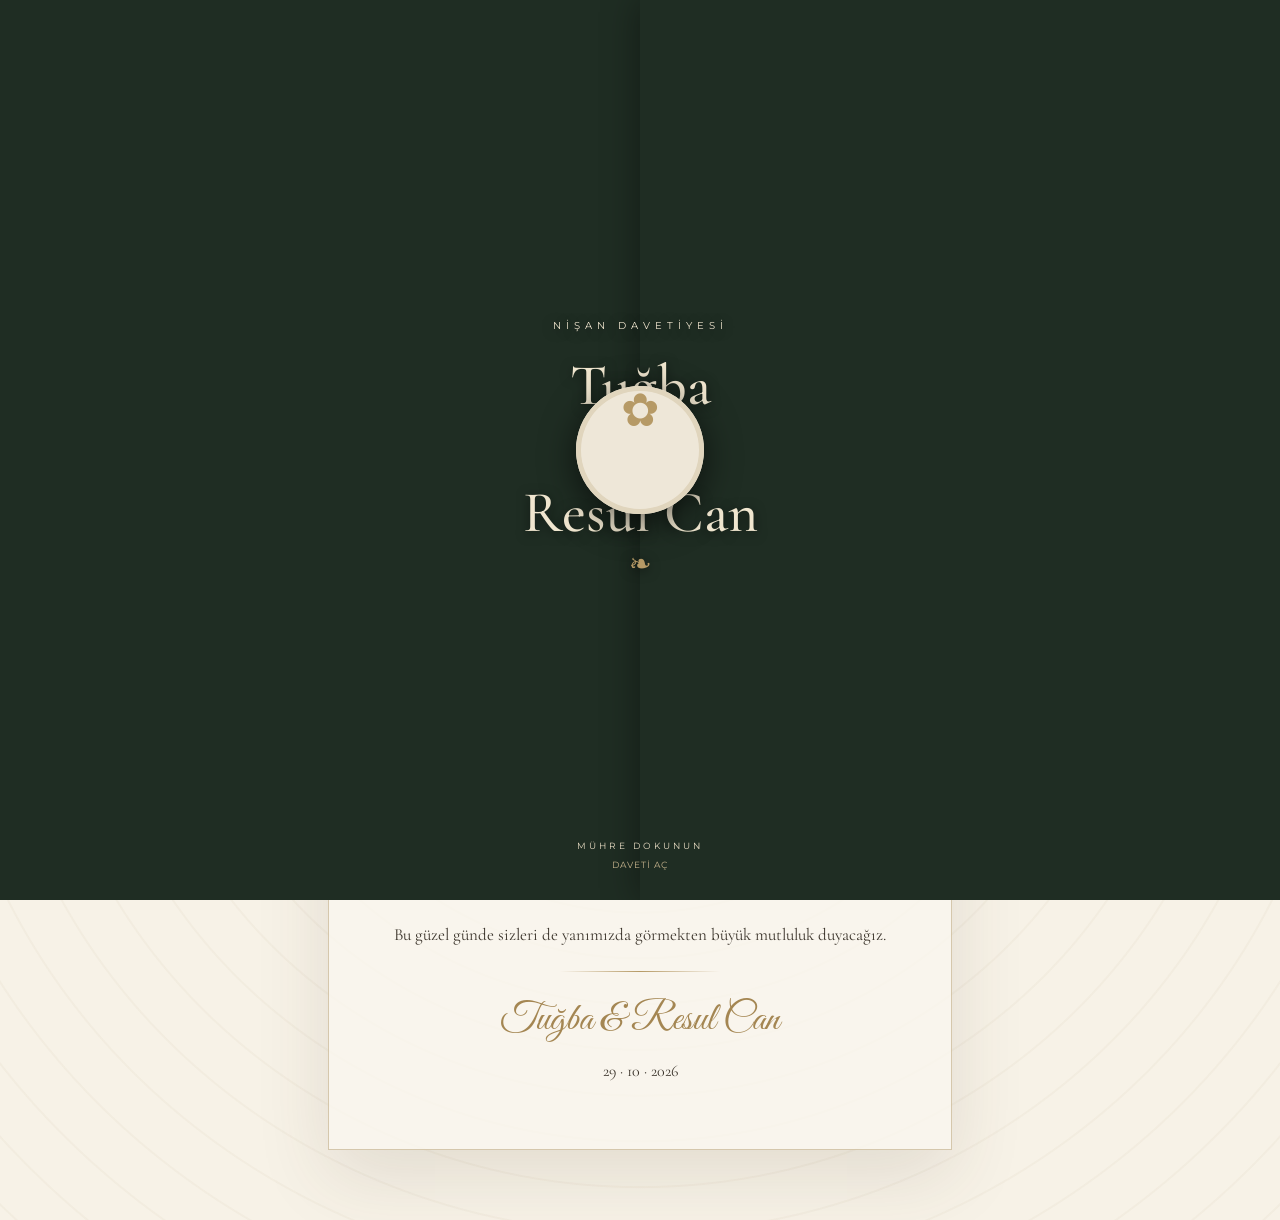
==== commit 4edab085: "Fix mobile rendering and make custom seal symbol the only center emblem" ====
--- a/index.html
+++ b/index.html
@@ -1 +1 @@
-<!doctype html><html lang="tr"><head><meta charset="utf-8"><meta name="viewport" content="width=device-width,initial-scale=1"><title>Tuğba & Resul Can — Nişan Davetiyesi</title><link rel="preconnect" href="https://fonts.googleapis.com"><link rel="preconnect" href="https://fonts.gstatic.com" crossorigin><link href="https://fonts.googleapis.com/css2?family=Cormorant+Garamond:wght@400;500;600&family=Great+Vibes&family=Playfair+Display:wght@400;500&family=Cinzel:wght@400;500&family=Libre+Baskerville:wght@400;700&family=Montserrat:wght@300;400;500&display=swap" rel="stylesheet"><style>:root{--green:#1f2d23;--gold:#b69a66;--paper:#f7f2e7;--bodyfont:'Cormorant Garamond';--namefont:'Great Vibes';--cover-pattern:none;--seal-size:128px;--seal-x:0px;--seal-y:0px;--eyebrow-y:0px;--names-y:0px;--amp-y:0px;--branch-y:0px;--text-x:0px}*{box-sizing:border-box}html,body{margin:0;min-height:100%;background:#111a14;color:#3c352c}body{font-family:var(--bodyfont),serif}.cover-screen{position:fixed;inset:0;z-index:50;background:var(--green);perspective:1800px;overflow:hidden}.cover-half{position:absolute;top:0;width:50%;height:100%;overflow:hidden;background-color:var(--green);background-image:var(--cover-pattern);background-position:center;background-size:cover;box-shadow:0 0 35px #0006;transition:transform 1.65s cubic-bezier(.76,0,.18,1)}.cover-left{left:0;transform-origin:left center}.cover-right{right:0;transform-origin:right center}.opening .cover-left{transform:rotateY(-112deg)}.opening .cover-right{transform:rotateY(112deg)}.cover-inner{position:absolute;inset:0;display:flex;align-items:center;justify-content:center;pointer-events:none}.cover-copy{text-align:center;color:#f0e6cf;text-shadow:0 2px 12px #0008;transform:translateX(var(--text-x))}.eyebrow{font:10px Montserrat;letter-spacing:5px;margin-bottom:18px;transform:translateY(var(--eyebrow-y))}.names{font-family:var(--bodyfont),serif;font-size:58px;font-weight:500;transform:translateY(var(--names-y))}.amp{font:35px var(--bodyfont);color:var(--gold);margin:7px;transform:translateY(var(--amp-y))}.branch{color:var(--gold);font-size:27px;transform:translateY(var(--branch-y))}.seal-button{position:absolute;z-index:10;left:calc(50% + var(--seal-x));top:calc(50% + var(--seal-y));width:var(--seal-size);height:var(--seal-size);transform:translate(-50%,-50%);border:0;border-radius:50%;cursor:pointer;background:#eee7d8;box-shadow:0 8px 35px #0009,inset 0 0 0 5px #e0d5bd;display:grid;place-items:center}.seal-button:before{content:'';width:66%;height:66%;border-radius:50%;border:1px solid #b9a174;background:#f6f0e4;box-shadow:inset 0 0 18px #66532f1f}.seal-flower{position:absolute;width:60%;height:60%;border-radius:50%;background:center/contain no-repeat;color:var(--gold);font-size:46px;line-height:1;text-align:center}.seal-hint{position:absolute;bottom:30px;left:0;right:0;text-align:center;color:#e9ddc4;font:9px Montserrat;letter-spacing:3px}.seal-hint span{display:block;margin-top:8px;color:#c7b48d;letter-spacing:1px}.invitation{min-height:100vh;background:radial-gradient(ellipse at 10% 10%,#ad96691f,transparent 26%),radial-gradient(ellipse at 90% 20%,#ad966919,transparent 24%),repeating-radial-gradient(ellipse at 50% 50%,transparent 0 28px,#a9936810 29px 30px,transparent 31px 48px),var(--paper)}.paper{max-width:680px;min-height:100vh;margin:auto;padding:55px 28px 70px;display:flex;align-items:center;justify-content:center}.card{width:100%;padding:52px 42px;text-align:center;background:#faf7efc7;border:1px solid #a98e5c73;box-shadow:0 25px 70px #4e3d261f}.ornament{color:var(--gold);font-size:32px}.kicker{font:9px Montserrat;letter-spacing:4px;color:#7f6a4a}.script-name,.footer .small-script{font-family:var(--namefont),cursive}.script-name{font-size:72px;line-height:.95;color:#332d26;margin:14px 0}.amp2{font:31px var(--bodyfont);color:#a48652}.invite-title{font:15px Montserrat;letter-spacing:3px;margin-top:15px}.message{font-size:19px;line-height:1.65;max-width:480px;margin:25px auto}.rule{width:160px;height:1px;background:linear-gradient(90deg,transparent,var(--gold),transparent);margin:23px auto}.date{font:14px Montserrat;letter-spacing:2px}.time{font-size:20px;margin-top:7px}.info-row{display:grid;grid-template-columns:repeat(3,1fr);max-width:520px;margin:28px auto 0;border-top:1px solid #a98e5c66;border-bottom:1px solid #a98e5c66}.info{padding:20px 10px;min-height:125px;display:flex;flex-direction:column;align-items:center;justify-content:center}.info+.info{border-left:1px solid #a98e5c66}.icon{font-size:24px}.info-label{font:8px Montserrat;letter-spacing:2px;color:#857154}.info-value{font-size:17px;margin-top:6px}.info-small{font-size:13px;color:#665c50}.countdown{margin:26px auto;display:grid;grid-template-columns:repeat(4,1fr);max-width:480px;gap:6px}.time-box{padding:10px 3px;border:1px solid #a98e5c59}.time-box b{display:block;font-size:24px}.time-box span{font:7px Montserrat;letter-spacing:1px}.action{display:inline-flex;padding:12px 18px;border:1px solid var(--gold);color:#6b5638;text-decoration:none;font:9px Montserrat;letter-spacing:2px}.note{margin-top:27px;font-size:17px;line-height:1.6}.footer .small-script{font-size:40px;color:#a48652}.footer p{font-size:16px}@media(max-width:600px){.names{font-size:45px}.paper{padding:28px 16px 50px}.card{padding:44px 20px}.script-name{font-size:58px}.message{font-size:17px}.info-row{grid-template-columns:1fr}.info+.info{border-left:0;border-top:1px solid #a98e5c59}.countdown{grid-template-columns:repeat(2,1fr)}}@media(prefers-reduced-motion:reduce){.cover-half{transition:none}}</style></head><body><section class="cover-screen" id="cover"><div class="cover-half cover-left"></div><div class="cover-half cover-right"></div><div class="cover-inner"><div class="cover-copy"><div class="eyebrow">NİŞAN DAVETİYESİ</div><div class="names" id="coverBride">Tuğba</div><div class="amp">&amp;</div><div class="names" id="coverGroom">Resul Can</div><div class="branch">❧</div></div></div><button class="seal-button" id="seal"><span class="seal-flower" id="sealPattern">✿</span></button><div class="seal-hint">MÜHRE DOKUNUN<span>DAVETİ AÇ</span></div></section><main class="invitation"><div class="paper"><article class="card"><div class="ornament">❦</div><div class="kicker" id="innerKicker">BİRLİKTE DAHA GÜZEL</div><div class="script-name" id="innerBride">Tuğba</div><div class="amp2">&amp;</div><div class="script-name" id="innerGroom">Resul Can</div><div class="invite-title">EN ÖZEL GÜNÜMÜZDE</div><div class="message" id="message"></div><div class="rule"></div><div class="date" id="dateText"></div><div class="time" id="timeText"></div><div class="info-row"><div class="info"><div class="icon">▦</div><div class="info-label">TARİH</div><div class="info-value" id="dayText"></div><div class="info-small" id="weekdayText"></div></div><div class="info"><div class="icon">◷</div><div class="info-label">SAAT</div><div class="info-value" id="timeInfo"></div></div><div class="info"><div class="icon">⌖</div><div class="info-label">MEKÂN</div><div class="info-value" id="venueText"></div></div></div><div class="info-small" id="addressText"></div><div class="countdown" id="countdown"><div class="time-box"><b>--</b><span>Gün</span></div><div class="time-box"><b>--</b><span>Saat</span></div><div class="time-box"><b>--</b><span>Dakika</span></div><div class="time-box"><b>--</b><span>Saniye</span></div></div><a class="action" id="mapLink" target="_blank">YOL TARİFİ AL</a><div class="note" id="note"></div><div class="rule"></div><div class="footer"><div class="small-script" id="footerNames"></div><p id="footerDate"></p></div></article></div></main><script>const D={bride:'Tuğba',groom:'Resul Can',kicker:'BİRLİKTE DAHA GÜZEL',message:'Sizleri de aramızda görmekten mutluluk duyarız.',note:'Bu güzel günde sizleri de yanımızda görmekten büyük mutluluk duyacağız.',date:'2026-10-29',time:'19:00',venue:'Velora Davet Evi',address:'Macera Park, 2. Coşkun Sk. · M Blok No:13',map:'https://www.google.com/maps/search/?api=1&query=Velora+Davet+Evi+Macera+Park+2+Coskun+Sk+M+Blok+No+13',coverColor:'#1f2d23',goldColor:'#b69a66',nameFont:'Great Vibes',bodyFont:'Cormorant Garamond',coverPattern:'',sealPattern:'',sealSize:128,sealX:0,sealY:0,eyebrowY:0,namesY:0,ampY:0,branchY:0,textX:0};let d={...D,...JSON.parse(localStorage.getItem('tugbaInvite')||'{}')};const $=i=>document.getElementById(i);function apply(){let r=document.documentElement.style;r.setProperty('--green',d.coverColor||D.coverColor);r.setProperty('--gold',d.goldColor||D.goldColor);r.setProperty('--bodyfont',`'${d.bodyFont||D.bodyFont}'`);r.setProperty('--namefont',`'${d.nameFont||D.nameFont}'`);r.setProperty('--cover-pattern',d.coverPattern?`url(${d.coverPattern})`:'none');r.setProperty('--seal-size',(d.sealSize||128)+'px');r.setProperty('--seal-x',(d.sealX||0)+'px');r.setProperty('--seal-y',(d.sealY||0)+'px');r.setProperty('--eyebrow-y',(d.eyebrowY||0)+'px');r.setProperty('--names-y',(d.namesY||0)+'px');r.setProperty('--amp-y',(d.ampY||0)+'px');r.setProperty('--branch-y',(d.branchY||0)+'px');r.setProperty('--text-x',(d.textX||0)+'px');if(d.sealPattern){$('sealPattern').textContent='';$('sealPattern').style.backgroundImage=`url(${d.sealPattern})`}else{$('sealPattern').style.backgroundImage='';$('sealPattern').textContent='✿'}$('coverBride').textContent=d.bride;$('coverGroom').textContent=d.groom;$('innerBride').textContent=d.bride;$('innerGroom').textContent=d.groom;$('innerKicker').textContent=d.kicker;$('message').textContent=d.message;$('note').textContent=d.note;let x=new Date(d.date+'T12:00:00'),m=['OCAK','ŞUBAT','MART','NİSAN','MAYIS','HAZİRAN','TEMMUZ','AĞUSTOS','EYLÜL','EKİM','KASIM','ARALIK'],w=['PAZAR','PAZARTESİ','SALI','ÇARŞAMBA','PERŞEMBE','CUMA','CUMARTESİ'];$('dateText').textContent=`${String(x.getDate()).padStart(2,'0')} ${m[x.getMonth()]} ${x.getFullYear()} · ${w[x.getDay()]}`;$('dayText').textContent=`${String(x.getDate()).padStart(2,'0')} ${m[x.getMonth()]}`;$('weekdayText').textContent=w[x.getDay()];$('timeText').textContent=d.time;$('timeInfo').textContent=d.time;$('venueText').textContent=d.venue;$('addressText').textContent=d.address;$('mapLink').href=d.map;$('footerNames').textContent=d.bride+' & '+d.groom;$('footerDate').textContent=`${String(x.getDate()).padStart(2,'0')} · ${String(x.getMonth()+1).padStart(2,'0')} · ${x.getFullYear()}`}function tick(){let t=new Date(d.date+'T'+d.time+':00+03:00').getTime(),s=Math.max(0,Math.floor((t-Date.now())/1000)),v=[Math.floor(s/86400),Math.floor(s%86400/3600),Math.floor(s%3600/60),s%60];document.querySelectorAll('#countdown b').forEach((e,i)=>e.textContent=String(v[i]).padStart(2,'0'))}apply();tick();setInterval(tick,1000);$('seal').onclick=()=>{$('cover').classList.add('opening');setTimeout(()=>{$('cover').style.display='none';window.scrollTo(0,0)},1500)}</script></body></html>+<!doctype html><html lang="tr"><head><meta charset="utf-8"><meta name="viewport" content="width=device-width,initial-scale=1,viewport-fit=cover"><meta name="theme-color" content="#1f2d23"><title>Tuğba & Resul Can — Nişan Davetiyesi</title><link rel="preconnect" href="https://fonts.googleapis.com"><link rel="preconnect" href="https://fonts.gstatic.com" crossorigin><link href="https://fonts.googleapis.com/css2?family=Cormorant+Garamond:wght@400;500;600&family=Great+Vibes&family=Playfair+Display:wght@400;500&family=Cinzel:wght@400;500&family=Libre+Baskerville:wght@400;700&family=Montserrat:wght@300;400;500&display=swap" rel="stylesheet"><style>:root{--green:#1f2d23;--gold:#b69a66;--paper:#f7f2e7;--bodyfont:'Cormorant Garamond';--namefont:'Great Vibes';--cover-pattern:none;--seal-size:128px;--seal-x:0px;--seal-y:0px;--eyebrow-y:0px;--names-y:0px;--amp-y:0px;--branch-y:0px;--text-x:0px}*{box-sizing:border-box}html,body{margin:0;min-height:100%;background:#111a14;color:#3c352c}body{font-family:var(--bodyfont),serif}.cover-screen{position:fixed;inset:0;z-index:50;background:var(--green);perspective:1800px;overflow:hidden}.cover-half{position:absolute;top:0;width:50%;height:100%;overflow:hidden;background-color:var(--green);background-image:var(--cover-pattern);background-position:center;background-size:cover;box-shadow:0 0 35px #0006;transition:transform 1.65s cubic-bezier(.76,0,.18,1)}.cover-left{left:0;transform-origin:left center}.cover-right{right:0;transform-origin:right center}.opening .cover-left{transform:rotateY(-112deg)}.opening .cover-right{transform:rotateY(112deg)}.cover-inner{position:absolute;inset:0;display:flex;align-items:center;justify-content:center;pointer-events:none}.cover-copy{text-align:center;color:#f0e6cf;text-shadow:0 2px 12px #0008;transform:translateX(var(--text-x))}.eyebrow{font:10px Montserrat;letter-spacing:5px;margin-bottom:18px;transform:translateY(var(--eyebrow-y))}.names{font-family:var(--bodyfont),serif;font-size:58px;font-weight:500;transform:translateY(var(--names-y))}.amp{font:35px var(--bodyfont);color:var(--gold);margin:7px;transform:translateY(var(--amp-y))}.branch{color:var(--gold);font-size:27px;transform:translateY(var(--branch-y))}.seal-button{position:absolute;z-index:10;left:calc(50% + var(--seal-x));top:calc(50% + var(--seal-y));width:var(--seal-size);height:var(--seal-size);transform:translate(-50%,-50%);border:0;border-radius:50%;cursor:pointer;background:#eee7d8;box-shadow:0 8px 35px #0009,inset 0 0 0 5px #e0d5bd;display:grid;place-items:center}.seal-button:before{display:none}.seal-flower{position:relative;width:100%;height:100%;border-radius:50%;background:center/contain no-repeat;color:var(--gold);font-size:46px;line-height:1;text-align:center}.seal-hint{position:absolute;bottom:30px;left:0;right:0;text-align:center;color:#e9ddc4;font:9px Montserrat;letter-spacing:3px}.seal-hint span{display:block;margin-top:8px;color:#c7b48d;letter-spacing:1px}.invitation{min-height:100vh;background:radial-gradient(ellipse at 10% 10%,#ad96691f,transparent 26%),radial-gradient(ellipse at 90% 20%,#ad966919,transparent 24%),repeating-radial-gradient(ellipse at 50% 50%,transparent 0 28px,#a9936810 29px 30px,transparent 31px 48px),var(--paper)}.paper{max-width:680px;min-height:100vh;margin:auto;padding:55px 28px 70px;display:flex;align-items:center;justify-content:center}.card{width:100%;padding:52px 42px;text-align:center;background:#faf7efc7;border:1px solid #a98e5c73;box-shadow:0 25px 70px #4e3d261f}.ornament{color:var(--gold);font-size:32px}.kicker{font:9px Montserrat;letter-spacing:4px;color:#7f6a4a}.script-name,.footer .small-script{font-family:var(--namefont),cursive}.script-name{font-size:72px;line-height:.95;color:#332d26;margin:14px 0}.amp2{font:31px var(--bodyfont);color:#a48652}.invite-title{font:15px Montserrat;letter-spacing:3px;margin-top:15px}.message{font-size:19px;line-height:1.65;max-width:480px;margin:25px auto}.rule{width:160px;height:1px;background:linear-gradient(90deg,transparent,var(--gold),transparent);margin:23px auto}.date{font:14px Montserrat;letter-spacing:2px}.time{font-size:20px;margin-top:7px}.info-row{display:grid;grid-template-columns:repeat(3,1fr);max-width:520px;margin:28px auto 0;border-top:1px solid #a98e5c66;border-bottom:1px solid #a98e5c66}.info{padding:20px 10px;min-height:125px;display:flex;flex-direction:column;align-items:center;justify-content:center}.info+.info{border-left:1px solid #a98e5c66}.info-small{font-size:13px;color:#665c50}.countdown{margin:26px auto;display:grid;grid-template-columns:repeat(4,1fr);max-width:480px;gap:6px}.time-box{padding:10px 3px;border:1px solid #a98e5c59}.time-box b{display:block;font-size:24px}.time-box span{font:7px Montserrat;letter-spacing:1px}.action{display:inline-flex;padding:12px 18px;border:1px solid var(--gold);color:#6b5638;text-decoration:none;font:9px Montserrat;letter-spacing:2px}.note{margin-top:27px;font-size:17px;line-height:1.6}.footer .small-script{font-size:40px;color:#a48652}.footer p{font-size:16px}@media(max-width:600px){.names{font-size:45px}.cover-copy{max-width:90vw}.eyebrow{font-size:8px;letter-spacing:3px}.seal-hint{bottom:24px}.paper{padding:28px 16px 50px}.card{padding:44px 20px}.script-name{font-size:58px}.message{font-size:17px}.info-row{grid-template-columns:1fr}.info+.info{border-left:0;border-top:1px solid #a98e5c59}.countdown{grid-template-columns:repeat(2,1fr)}}@media(prefers-reduced-motion:reduce){.cover-half{transition:none}}</style></head><body><section class="cover-screen" id="cover"><div class="cover-half cover-left"></div><div class="cover-half cover-right"></div><div class="cover-inner"><div class="cover-copy"><div class="eyebrow">NİŞAN DAVETİYESİ</div><div class="names" id="coverBride">Tuğba</div><div class="amp">&amp;</div><div class="names" id="coverGroom">Resul Can</div><div class="branch">❧</div></div></div><button class="seal-button" id="seal"><span class="seal-flower" id="sealPattern">✿</span></button><div class="seal-hint">MÜHRE DOKUNUN<span>DAVETİ AÇ</span></div></section><main class="invitation"><div class="paper"><article class="card"><div class="ornament">❦</div><div class="kicker" id="innerKicker">BİRLİKTE DAHA GÜZEL</div><div class="script-name" id="innerBride">Tuğba</div><div class="amp2">&amp;</div><div class="script-name" id="innerGroom">Resul Can</div><div class="invite-title">EN ÖZEL GÜNÜMÜZDE</div><div class="message" id="message"></div><div class="rule"></div><div class="date" id="dateText"></div><div class="time" id="timeText"></div><div class="info-row"><div class="info"><div class="icon">▦</div><div class="info-label">TARİH</div><div class="info-value" id="dayText"></div><div class="info-small" id="weekdayText"></div></div><div class="info"><div class="icon">◷</div><div class="info-label">SAAT</div><div class="info-value" id="timeInfo"></div></div><div class="info"><div class="icon">⌖</div><div class="info-label">MEKÂN</div><div class="info-value" id="venueText"></div></div></div><div class="info-small" id="addressText"></div><div class="countdown" id="countdown"><div class="time-box"><b>--</b><span>Gün</span></div><div class="time-box"><b>--</b><span>Saat</span></div><div class="time-box"><b>--</b><span>Dakika</span></div><div class="time-box"><b>--</b><span>Saniye</span></div></div><a class="action" id="mapLink" target="_blank">YOL TARİFİ AL</a><div class="note" id="note"></div><div class="rule"></div><div class="footer"><div class="small-script" id="footerNames"></div><p id="footerDate"></p></div></article></div></main><script>const D={bride:'Tuğba',groom:'Resul Can',kicker:'BİRLİKTE DAHA GÜZEL',message:'Sizleri de aramızda görmekten mutluluk duyarız.',note:'Bu güzel günde sizleri de yanımızda görmekten büyük mutluluk duyacağız.',date:'2026-10-29',time:'19:00',venue:'Velora Davet Evi',address:'Macera Park, 2. Coşkun Sk. · M Blok No:13',map:'https://www.google.com/maps/search/?api=1&query=Velora+Davet+Evi+Macera+Park+2+Coskun+Sk+M+Blok+No+13',coverColor:'#1f2d23',goldColor:'#b69a66',nameFont:'Great Vibes',bodyFont:'Cormorant Garamond',coverPattern:'',sealPattern:'',sealSize:128,sealX:0,sealY:0,eyebrowY:0,namesY:0,ampY:0,branchY:0,textX:0};let d={...D,...JSON.parse(localStorage.getItem('tugbaInvite')||'{}')};const $=i=>document.getElementById(i);function apply(){let r=document.documentElement.style;r.setProperty('--green',d.coverColor||D.coverColor);r.setProperty('--gold',d.goldColor||D.goldColor);r.setProperty('--bodyfont',`'${d.bodyFont||D.bodyFont}'`);r.setProperty('--namefont',`'${d.nameFont||D.nameFont}'`);r.setProperty('--cover-pattern',d.coverPattern?`url(${d.coverPattern})`:'none');r.setProperty('--seal-size',(d.sealSize||128)+'px');r.setProperty('--seal-x',(d.sealX||0)+'px');r.setProperty('--seal-y',(d.sealY||0)+'px');r.setProperty('--eyebrow-y',(d.eyebrowY||0)+'px');r.setProperty('--names-y',(d.namesY||0)+'px');r.setProperty('--amp-y',(d.ampY||0)+'px');r.setProperty('--branch-y',(d.branchY||0)+'px');r.setProperty('--text-x',(d.textX||0)+'px');if(d.sealPattern){$('sealPattern').textContent='';$('sealPattern').style.backgroundImage=`url(${d.sealPattern})`}else{$('sealPattern').style.backgroundImage='';$('sealPattern').textContent='✿'}$('coverBride').textContent=d.bride;$('coverGroom').textContent=d.groom;$('innerBride').textContent=d.bride;$('innerGroom').textContent=d.groom;$('innerKicker').textContent=d.kicker;$('message').textContent=d.message;$('note').textContent=d.note;let x=new Date(d.date+'T12:00:00'),m=['OCAK','ŞUBAT','MART','NİSAN','MAYIS','HAZİRAN','TEMMUZ','AĞUSTOS','EYLÜL','EKİM','KASIM','ARALIK'],w=['PAZAR','PAZARTESİ','SALI','ÇARŞAMBA','PERŞEMBE','CUMA','CUMARTESİ'];$('dateText').textContent=`${String(x.getDate()).padStart(2,'0')} ${m[x.getMonth()]} ${x.getFullYear()} · ${w[x.getDay()]}`;$('dayText').textContent=`${String(x.getDate()).padStart(2,'0')} ${m[x.getMonth()]}`;$('weekdayText').textContent=w[x.getDay()];$('timeText').textContent=d.time;$('timeInfo').textContent=d.time;$('venueText').textContent=d.venue;$('addressText').textContent=d.address;$('mapLink').href=d.map;$('footerNames').textContent=d.bride+' & '+d.groom;$('footerDate').textContent=`${String(x.getDate()).padStart(2,'0')} · ${String(x.getMonth()+1).padStart(2,'0')} · ${x.getFullYear()}`}function tick(){let t=new Date(d.date+'T'+d.time+':00+03:00').getTime(),s=Math.max(0,Math.floor((t-Date.now())/1000)),v=[Math.floor(s/86400),Math.floor(s%86400/3600),Math.floor(s%3600/60),s%60];document.querySelectorAll('#countdown b').forEach((e,i)=>e.textContent=String(v[i]).padStart(2,'0'))}apply();tick();setInterval(tick,1000);$('seal').onclick=()=>{$('cover').classList.add('opening');setTimeout(()=>{$('cover').style.display='none';window.scrollTo(0,0)},1500)}</script></body></html>
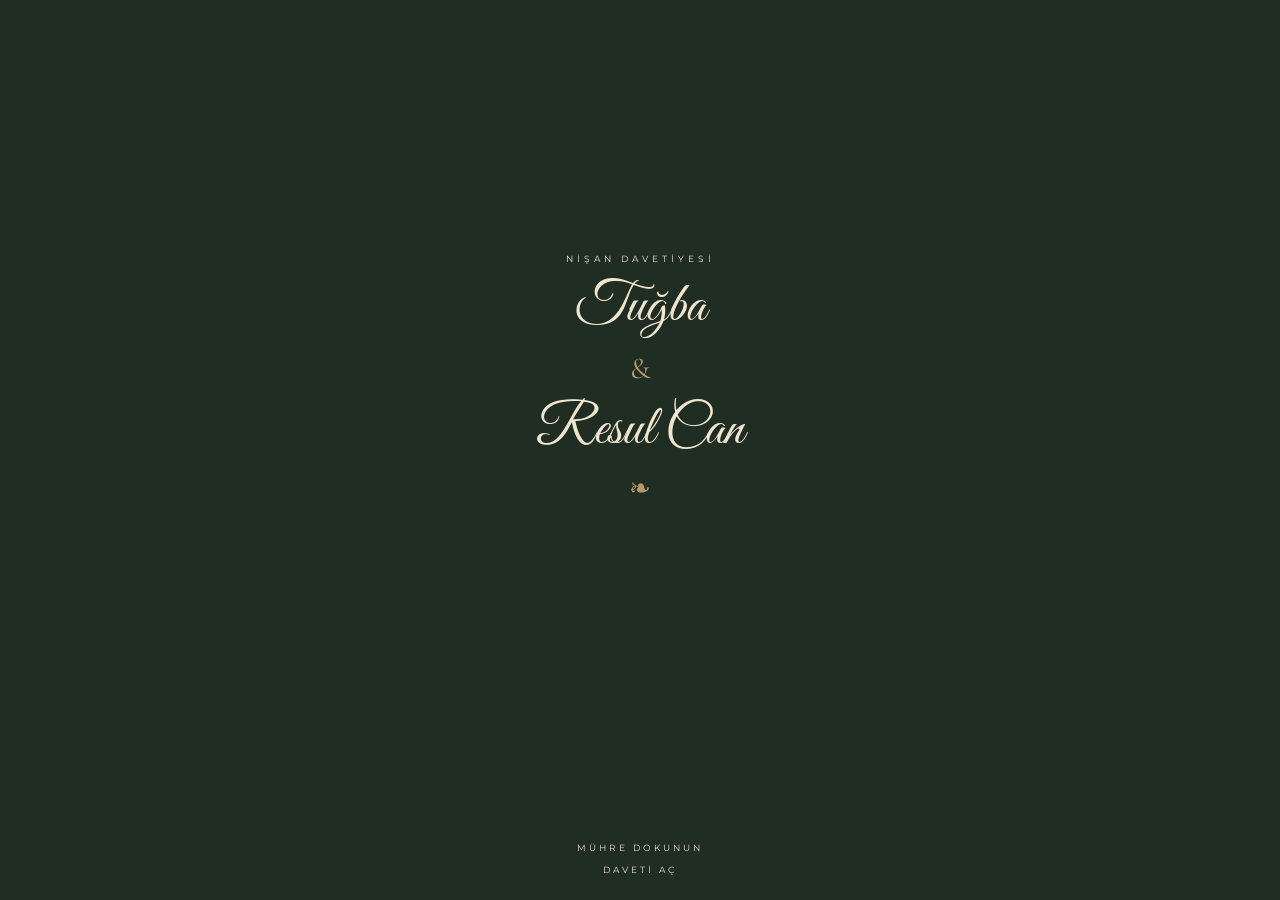
==== commit d2b1c6a4: "Fix seal to show only uploaded symbol and add expanded color support" ====
--- a/index.html
+++ b/index.html
@@ -1 +1 @@
-<!doctype html><html lang="tr"><head><meta charset="utf-8"><meta name="viewport" content="width=device-width,initial-scale=1,viewport-fit=cover"><meta name="theme-color" content="#1f2d23"><title>Tuğba & Resul Can — Nişan Davetiyesi</title><link rel="preconnect" href="https://fonts.googleapis.com"><link rel="preconnect" href="https://fonts.gstatic.com" crossorigin><link href="https://fonts.googleapis.com/css2?family=Cormorant+Garamond:wght@400;500;600&family=Great+Vibes&family=Playfair+Display:wght@400;500&family=Cinzel:wght@400;500&family=Libre+Baskerville:wght@400;700&family=Montserrat:wght@300;400;500&display=swap" rel="stylesheet"><style>:root{--green:#1f2d23;--gold:#b69a66;--paper:#f7f2e7;--bodyfont:'Cormorant Garamond';--namefont:'Great Vibes';--cover-pattern:none;--seal-size:128px;--seal-x:0px;--seal-y:0px;--eyebrow-y:0px;--names-y:0px;--amp-y:0px;--branch-y:0px;--text-x:0px}*{box-sizing:border-box}html,body{margin:0;min-height:100%;background:#111a14;color:#3c352c}body{font-family:var(--bodyfont),serif}.cover-screen{position:fixed;inset:0;z-index:50;background:var(--green);perspective:1800px;overflow:hidden}.cover-half{position:absolute;top:0;width:50%;height:100%;overflow:hidden;background-color:var(--green);background-image:var(--cover-pattern);background-position:center;background-size:cover;box-shadow:0 0 35px #0006;transition:transform 1.65s cubic-bezier(.76,0,.18,1)}.cover-left{left:0;transform-origin:left center}.cover-right{right:0;transform-origin:right center}.opening .cover-left{transform:rotateY(-112deg)}.opening .cover-right{transform:rotateY(112deg)}.cover-inner{position:absolute;inset:0;display:flex;align-items:center;justify-content:center;pointer-events:none}.cover-copy{text-align:center;color:#f0e6cf;text-shadow:0 2px 12px #0008;transform:translateX(var(--text-x))}.eyebrow{font:10px Montserrat;letter-spacing:5px;margin-bottom:18px;transform:translateY(var(--eyebrow-y))}.names{font-family:var(--bodyfont),serif;font-size:58px;font-weight:500;transform:translateY(var(--names-y))}.amp{font:35px var(--bodyfont);color:var(--gold);margin:7px;transform:translateY(var(--amp-y))}.branch{color:var(--gold);font-size:27px;transform:translateY(var(--branch-y))}.seal-button{position:absolute;z-index:10;left:calc(50% + var(--seal-x));top:calc(50% + var(--seal-y));width:var(--seal-size);height:var(--seal-size);transform:translate(-50%,-50%);border:0;border-radius:50%;cursor:pointer;background:#eee7d8;box-shadow:0 8px 35px #0009,inset 0 0 0 5px #e0d5bd;display:grid;place-items:center}.seal-button:before{display:none}.seal-flower{position:relative;width:100%;height:100%;border-radius:50%;background:center/contain no-repeat;color:var(--gold);font-size:46px;line-height:1;text-align:center}.seal-hint{position:absolute;bottom:30px;left:0;right:0;text-align:center;color:#e9ddc4;font:9px Montserrat;letter-spacing:3px}.seal-hint span{display:block;margin-top:8px;color:#c7b48d;letter-spacing:1px}.invitation{min-height:100vh;background:radial-gradient(ellipse at 10% 10%,#ad96691f,transparent 26%),radial-gradient(ellipse at 90% 20%,#ad966919,transparent 24%),repeating-radial-gradient(ellipse at 50% 50%,transparent 0 28px,#a9936810 29px 30px,transparent 31px 48px),var(--paper)}.paper{max-width:680px;min-height:100vh;margin:auto;padding:55px 28px 70px;display:flex;align-items:center;justify-content:center}.card{width:100%;padding:52px 42px;text-align:center;background:#faf7efc7;border:1px solid #a98e5c73;box-shadow:0 25px 70px #4e3d261f}.ornament{color:var(--gold);font-size:32px}.kicker{font:9px Montserrat;letter-spacing:4px;color:#7f6a4a}.script-name,.footer .small-script{font-family:var(--namefont),cursive}.script-name{font-size:72px;line-height:.95;color:#332d26;margin:14px 0}.amp2{font:31px var(--bodyfont);color:#a48652}.invite-title{font:15px Montserrat;letter-spacing:3px;margin-top:15px}.message{font-size:19px;line-height:1.65;max-width:480px;margin:25px auto}.rule{width:160px;height:1px;background:linear-gradient(90deg,transparent,var(--gold),transparent);margin:23px auto}.date{font:14px Montserrat;letter-spacing:2px}.time{font-size:20px;margin-top:7px}.info-row{display:grid;grid-template-columns:repeat(3,1fr);max-width:520px;margin:28px auto 0;border-top:1px solid #a98e5c66;border-bottom:1px solid #a98e5c66}.info{padding:20px 10px;min-height:125px;display:flex;flex-direction:column;align-items:center;justify-content:center}.info+.info{border-left:1px solid #a98e5c66}.info-small{font-size:13px;color:#665c50}.countdown{margin:26px auto;display:grid;grid-template-columns:repeat(4,1fr);max-width:480px;gap:6px}.time-box{padding:10px 3px;border:1px solid #a98e5c59}.time-box b{display:block;font-size:24px}.time-box span{font:7px Montserrat;letter-spacing:1px}.action{display:inline-flex;padding:12px 18px;border:1px solid var(--gold);color:#6b5638;text-decoration:none;font:9px Montserrat;letter-spacing:2px}.note{margin-top:27px;font-size:17px;line-height:1.6}.footer .small-script{font-size:40px;color:#a48652}.footer p{font-size:16px}@media(max-width:600px){.names{font-size:45px}.cover-copy{max-width:90vw}.eyebrow{font-size:8px;letter-spacing:3px}.seal-hint{bottom:24px}.paper{padding:28px 16px 50px}.card{padding:44px 20px}.script-name{font-size:58px}.message{font-size:17px}.info-row{grid-template-columns:1fr}.info+.info{border-left:0;border-top:1px solid #a98e5c59}.countdown{grid-template-columns:repeat(2,1fr)}}@media(prefers-reduced-motion:reduce){.cover-half{transition:none}}</style></head><body><section class="cover-screen" id="cover"><div class="cover-half cover-left"></div><div class="cover-half cover-right"></div><div class="cover-inner"><div class="cover-copy"><div class="eyebrow">NİŞAN DAVETİYESİ</div><div class="names" id="coverBride">Tuğba</div><div class="amp">&amp;</div><div class="names" id="coverGroom">Resul Can</div><div class="branch">❧</div></div></div><button class="seal-button" id="seal"><span class="seal-flower" id="sealPattern">✿</span></button><div class="seal-hint">MÜHRE DOKUNUN<span>DAVETİ AÇ</span></div></section><main class="invitation"><div class="paper"><article class="card"><div class="ornament">❦</div><div class="kicker" id="innerKicker">BİRLİKTE DAHA GÜZEL</div><div class="script-name" id="innerBride">Tuğba</div><div class="amp2">&amp;</div><div class="script-name" id="innerGroom">Resul Can</div><div class="invite-title">EN ÖZEL GÜNÜMÜZDE</div><div class="message" id="message"></div><div class="rule"></div><div class="date" id="dateText"></div><div class="time" id="timeText"></div><div class="info-row"><div class="info"><div class="icon">▦</div><div class="info-label">TARİH</div><div class="info-value" id="dayText"></div><div class="info-small" id="weekdayText"></div></div><div class="info"><div class="icon">◷</div><div class="info-label">SAAT</div><div class="info-value" id="timeInfo"></div></div><div class="info"><div class="icon">⌖</div><div class="info-label">MEKÂN</div><div class="info-value" id="venueText"></div></div></div><div class="info-small" id="addressText"></div><div class="countdown" id="countdown"><div class="time-box"><b>--</b><span>Gün</span></div><div class="time-box"><b>--</b><span>Saat</span></div><div class="time-box"><b>--</b><span>Dakika</span></div><div class="time-box"><b>--</b><span>Saniye</span></div></div><a class="action" id="mapLink" target="_blank">YOL TARİFİ AL</a><div class="note" id="note"></div><div class="rule"></div><div class="footer"><div class="small-script" id="footerNames"></div><p id="footerDate"></p></div></article></div></main><script>const D={bride:'Tuğba',groom:'Resul Can',kicker:'BİRLİKTE DAHA GÜZEL',message:'Sizleri de aramızda görmekten mutluluk duyarız.',note:'Bu güzel günde sizleri de yanımızda görmekten büyük mutluluk duyacağız.',date:'2026-10-29',time:'19:00',venue:'Velora Davet Evi',address:'Macera Park, 2. Coşkun Sk. · M Blok No:13',map:'https://www.google.com/maps/search/?api=1&query=Velora+Davet+Evi+Macera+Park+2+Coskun+Sk+M+Blok+No+13',coverColor:'#1f2d23',goldColor:'#b69a66',nameFont:'Great Vibes',bodyFont:'Cormorant Garamond',coverPattern:'',sealPattern:'',sealSize:128,sealX:0,sealY:0,eyebrowY:0,namesY:0,ampY:0,branchY:0,textX:0};let d={...D,...JSON.parse(localStorage.getItem('tugbaInvite')||'{}')};const $=i=>document.getElementById(i);function apply(){let r=document.documentElement.style;r.setProperty('--green',d.coverColor||D.coverColor);r.setProperty('--gold',d.goldColor||D.goldColor);r.setProperty('--bodyfont',`'${d.bodyFont||D.bodyFont}'`);r.setProperty('--namefont',`'${d.nameFont||D.nameFont}'`);r.setProperty('--cover-pattern',d.coverPattern?`url(${d.coverPattern})`:'none');r.setProperty('--seal-size',(d.sealSize||128)+'px');r.setProperty('--seal-x',(d.sealX||0)+'px');r.setProperty('--seal-y',(d.sealY||0)+'px');r.setProperty('--eyebrow-y',(d.eyebrowY||0)+'px');r.setProperty('--names-y',(d.namesY||0)+'px');r.setProperty('--amp-y',(d.ampY||0)+'px');r.setProperty('--branch-y',(d.branchY||0)+'px');r.setProperty('--text-x',(d.textX||0)+'px');if(d.sealPattern){$('sealPattern').textContent='';$('sealPattern').style.backgroundImage=`url(${d.sealPattern})`}else{$('sealPattern').style.backgroundImage='';$('sealPattern').textContent='✿'}$('coverBride').textContent=d.bride;$('coverGroom').textContent=d.groom;$('innerBride').textContent=d.bride;$('innerGroom').textContent=d.groom;$('innerKicker').textContent=d.kicker;$('message').textContent=d.message;$('note').textContent=d.note;let x=new Date(d.date+'T12:00:00'),m=['OCAK','ŞUBAT','MART','NİSAN','MAYIS','HAZİRAN','TEMMUZ','AĞUSTOS','EYLÜL','EKİM','KASIM','ARALIK'],w=['PAZAR','PAZARTESİ','SALI','ÇARŞAMBA','PERŞEMBE','CUMA','CUMARTESİ'];$('dateText').textContent=`${String(x.getDate()).padStart(2,'0')} ${m[x.getMonth()]} ${x.getFullYear()} · ${w[x.getDay()]}`;$('dayText').textContent=`${String(x.getDate()).padStart(2,'0')} ${m[x.getMonth()]}`;$('weekdayText').textContent=w[x.getDay()];$('timeText').textContent=d.time;$('timeInfo').textContent=d.time;$('venueText').textContent=d.venue;$('addressText').textContent=d.address;$('mapLink').href=d.map;$('footerNames').textContent=d.bride+' & '+d.groom;$('footerDate').textContent=`${String(x.getDate()).padStart(2,'0')} · ${String(x.getMonth()+1).padStart(2,'0')} · ${x.getFullYear()}`}function tick(){let t=new Date(d.date+'T'+d.time+':00+03:00').getTime(),s=Math.max(0,Math.floor((t-Date.now())/1000)),v=[Math.floor(s/86400),Math.floor(s%86400/3600),Math.floor(s%3600/60),s%60];document.querySelectorAll('#countdown b').forEach((e,i)=>e.textContent=String(v[i]).padStart(2,'0'))}apply();tick();setInterval(tick,1000);$('seal').onclick=()=>{$('cover').classList.add('opening');setTimeout(()=>{$('cover').style.display='none';window.scrollTo(0,0)},1500)}</script></body></html>+<!doctype html><html lang="tr"><head><meta charset="utf-8"><meta name="viewport" content="width=device-width,initial-scale=1,viewport-fit=cover"><meta name="theme-color" content="#1f2d23"><title>Tuğba & Resul Can</title><link href="https://fonts.googleapis.com/css2?family=Cormorant+Garamond:wght@400;500;600&family=Great+Vibes&family=Montserrat:wght@300;400;500&display=swap" rel="stylesheet"><style>:root{--green:#1f2d23;--gold:#b69a66;--paper:#f7f2e7;--ink:#332d26;--name:'Great Vibes';--body:'Cormorant Garamond'}*{box-sizing:border-box}html,body{margin:0;min-height:100%;background:#111}body{font-family:var(--body),serif;color:var(--ink)}.cover{position:fixed;inset:0;z-index:20;background:var(--green);overflow:hidden;perspective:1800px}.door{position:absolute;top:0;width:50%;height:100%;background:var(--green) center/cover no-repeat;transition:transform 1.5s cubic-bezier(.76,0,.18,1)}.left{left:0;transform-origin:left}.right{right:0;transform-origin:right}.opening .left{transform:rotateY(-112deg)}.opening .right{transform:rotateY(112deg)}.copy{position:absolute;z-index:3;left:50%;top:42%;transform:translate(-50%,-50%);text-align:center;color:#f0e6cf;white-space:nowrap}.ey{font:9px Montserrat;letter-spacing:4px}.nm{font:56px var(--name),cursive;margin:8px}.amp{color:var(--gold);font-size:30px}.branch{color:var(--gold);font-size:26px}.seal{position:absolute;z-index:5;left:calc(50% + var(--sx,0px));top:calc(50% + var(--sy,0px));width:var(--ss,128px);height:var(--ss,128px);transform:translate(-50%,-50%);border:0;background:transparent;box-shadow:none;padding:0;cursor:pointer}.seal img{display:block;width:100%;height:100%;object-fit:contain}.hint{position:absolute;bottom:25px;left:0;right:0;text-align:center;color:#eadfc8;font:9px Montserrat;letter-spacing:3px}.inv{min-height:100vh;background:var(--paper)}.paper{max-width:680px;min-height:100vh;margin:auto;padding:25px 14px 50px;display:flex;align-items:center}.card{width:100%;padding:45px 22px;text-align:center;background:#faf7ef;border:1px solid #b69a6655}.orn{color:var(--gold);font-size:30px}.script{font:68px var(--name),cursive}.msg{font-size:18px;line-height:1.6;max-width:500px;margin:24px auto}.rule{width:150px;height:1px;background:var(--gold);margin:22px auto}.info{display:grid;grid-template-columns:repeat(3,1fr);border-block:1px solid #b69a6655;margin:25px auto}.box{padding:18px 8px}.box+.box{border-left:1px solid #b69a6655}.action{display:inline-block;margin-top:22px;padding:11px 18px;border:1px solid var(--gold);color:#675338;text-decoration:none;font:9px Montserrat;letter-spacing:2px}@media(max-width:600px){.nm{font-size:43px}.ey{font-size:7px}.script{font-size:56px}.card{padding:38px 16px}.msg{font-size:17px}.info{grid-template-columns:1fr}.box+.box{border-left:0;border-top:1px solid #b69a6655}}@media(prefers-reduced-motion:reduce){.door{transition:none}}</style></head><body><section class="cover" id="cover"><div class="door left" id="left"></div><div class="door right" id="right"></div><div class="copy"><div class="ey" id="kicker">NİŞAN DAVETİYESİ</div><div class="nm" id="bride">Tuğba</div><div class="amp">&amp;</div><div class="nm" id="groom">Resul Can</div><div class="branch">❧</div></div><button class="seal" id="seal" aria-label="Daveti aç"><img id="sealImg" alt="Mühür"></button><div class="hint">MÜHRE DOKUNUN<br><br>DAVETİ AÇ</div></section><main class="inv"><div class="paper"><article class="card"><div class="orn">❦</div><div id="innerKicker"></div><div class="script" id="innerBride"></div><div>&amp;</div><div class="script" id="innerGroom"></div><div class="msg" id="message"></div><div class="rule"></div><div id="date"></div><div id="time"></div><div class="info"><div class="box"><b>TARİH</b><br><span id="day"></span></div><div class="box"><b>SAAT</b><br><span id="time2"></span></div><div class="box"><b>MEKÂN</b><br><span id="venue"></span></div></div><div id="address"></div><a class="action" id="map" target="_blank">YOL TARİFİ AL</a></article></div></main><script>const D={bride:'Tuğba',groom:'Resul Can',kicker:'NİŞAN DAVETİYESİ',message:'Sizleri de aramızda görmekten mutluluk duyarız.',date:'2026-10-29',time:'19:00',venue:'Velora Davet Evi',address:'Macera Park, 2. Coşkun Sk. · M Blok No:13',map:'https://www.google.com/maps/search/?api=1&query=Velora+Davet+Evi+Macera+Park+2+Coskun+Sk+M+Blok+No+13',coverColor:'#1f2d23',goldColor:'#b69a66',paperColor:'#f7f2e7',textColor:'#332d26',nameFont:'Great Vibes',bodyFont:'Cormorant Garamond',coverPattern:'',sealPattern:'',sealSize:128,sealX:0,sealY:0};let d={...D,...JSON.parse(localStorage.getItem('tugbaInvite')||'{}')};const $=x=>document.getElementById(x);function apply(){let r=document.documentElement.style;r.setProperty('--green',d.coverColor);r.setProperty('--gold',d.goldColor);r.setProperty('--paper',d.paperColor||D.paperColor);r.setProperty('--ink',d.textColor||D.textColor);r.setProperty('--name',`'${d.nameFont}'`);r.setProperty('--body',`'${d.bodyFont}'`);r.setProperty('--sx',(d.sealX||0)+'px');r.setProperty('--sy',(d.sealY||0)+'px');r.setProperty('--ss',(d.sealSize||128)+'px');$('left').style.backgroundImage=d.coverPattern?`url(${d.coverPattern})`:'none';$('right').style.backgroundImage=d.coverPattern?`url(${d.coverPattern})`:'none';$('sealImg').src=d.sealPattern||'';$('sealImg').style.display=d.sealPattern?'block':'none';['bride','groom','innerBride','innerGroom'].forEach(x=>$(x).textContent=d[x==='innerBride'||x==='innerGroom'?x.replace('inner','').toLowerCase():x]);$('kicker').textContent=d.kicker;$('innerKicker').textContent=d.kicker;$('message').textContent=d.message;$('venue').textContent=d.venue;$('address').textContent=d.address;$('time').textContent=d.time;$('time2').textContent=d.time;$('map').href=d.map;let x=new Date(d.date+'T12:00:00'),months=['OCAK','ŞUBAT','MART','NİSAN','MAYIS','HAZİRAN','TEMMUZ','AĞUSTOS','EYLÜL','EKİM','KASIM','ARALIK'];$('date').textContent=`${String(x.getDate()).padStart(2,'0')} ${months[x.getMonth()]} ${x.getFullYear()}`;$('day').textContent=`${String(x.getDate()).padStart(2,'0')} ${months[x.getMonth()]}`}apply();$('seal').onclick=()=>{$('cover').classList.add('opening');setTimeout(()=>$('cover').style.display='none',1500)}</script></body></html>
